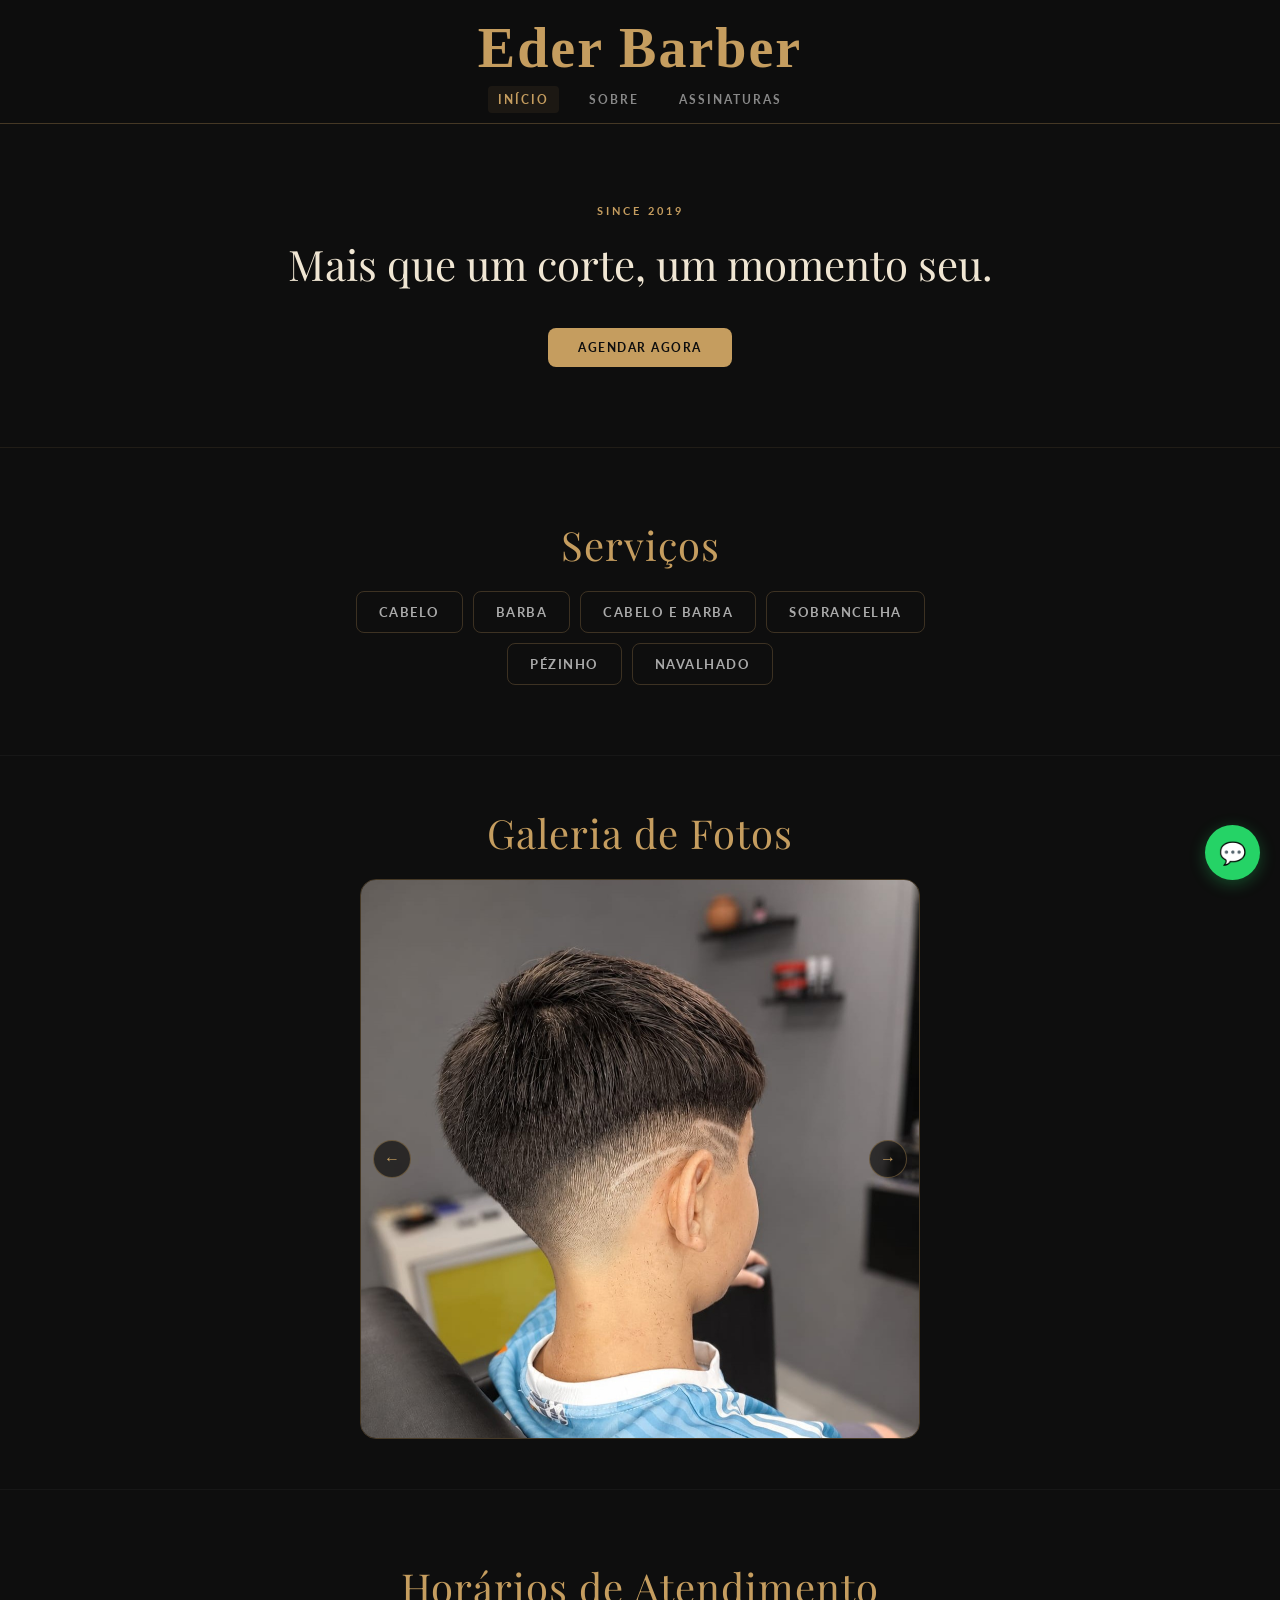
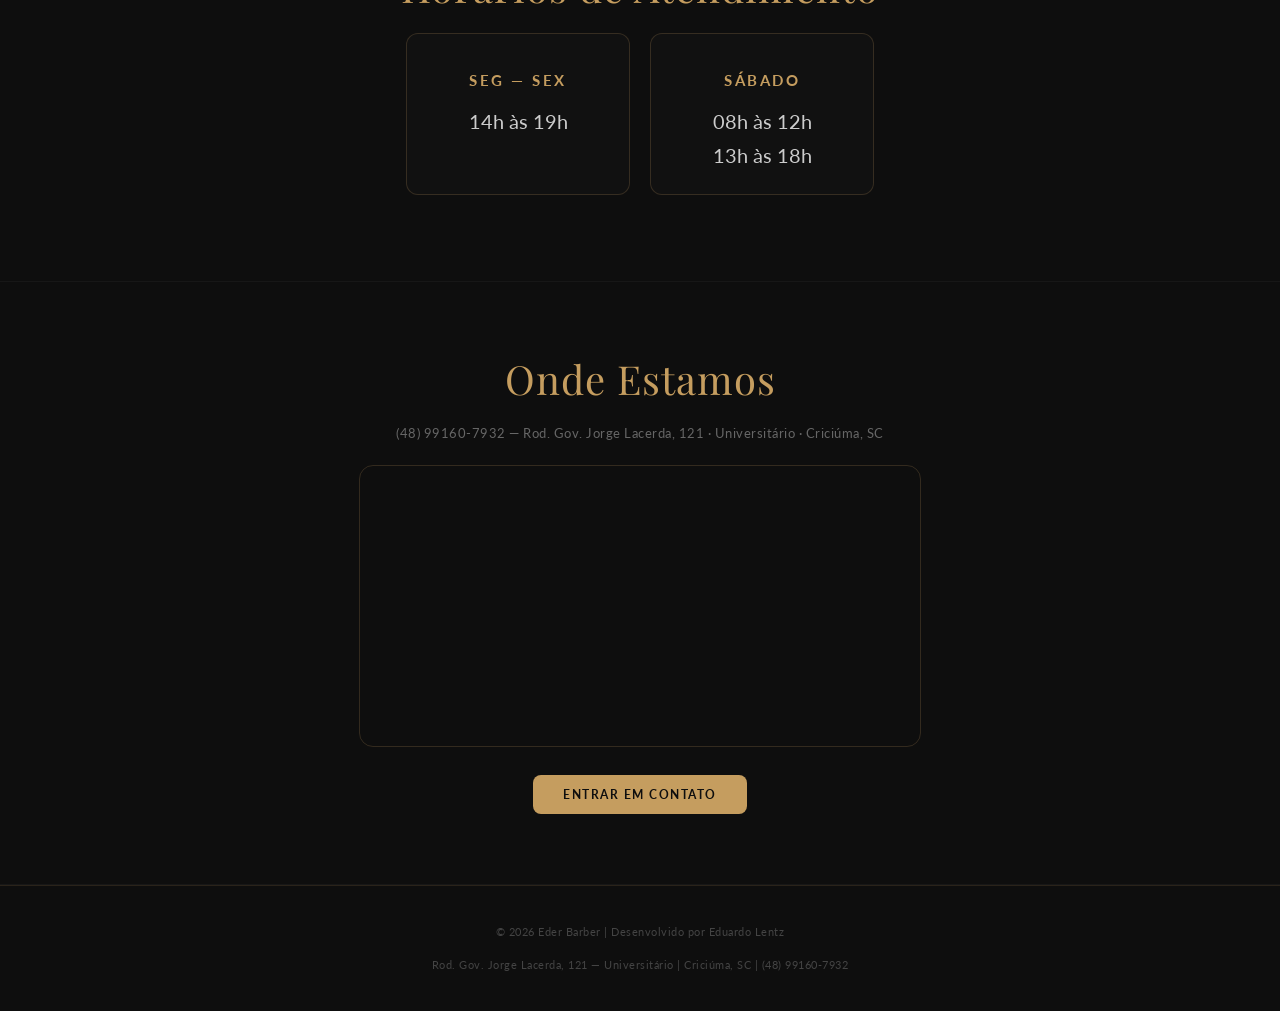
==== index.html @ eb659bab "Add files via upload" ====
<!DOCTYPE html>
<html lang="pt-BR">
  <head>
    <meta charset="UTF-8">
    <meta name="viewport" content="width=device-width, initial-scale=1.0">
    <meta name="creator" content="Eduardo Lentz">
    <meta name="description" content="Site da Barbearia Eder Barber">
    <title>Eder Barber — Inicio</title>
    <link rel="icon" href="imagens/logo.png">
    <link rel="stylesheet" href="css/style.css">
    <link rel="stylesheet" href="css/inicial.css">
    <script src="js/script.js"></script>
  </head>

  <body>
    <header class="menu">
      <h1 class="logo">Eder Barber</h1>
      <nav>
        <a class="navegacao ativo" href="index.html">Início</a>
        <a class="navegacao" href="sobre.html">Sobre</a>
        <a class="navegacao" href="assinaturas.html">Assinaturas</a>
      </nav>
    </header>

    <main>

      <!----- SLOGAN ----->
      <section class="slogan">
        <p class="slogan-tag">SINCE 2019</p>
        <h2 class="slogan-titulo">Mais que um corte, um momento seu.</h2>
        <a href="https://wa.me/554891607932" class="botao" target="_blank">Agendar agora</a>
      </section>


      <!----- SERVIÇOS ----->
      <section class="secao">
        <h2 class="titulos">Serviços</h2>
        <ul class="servicos-grade">
          <li class="servico-item">Cabelo</li>
          <li class="servico-item">Barba</li>
          <li class="servico-item">Cabelo e Barba</li>
          <li class="servico-item">Sobrancelha</li>
          <li class="servico-item">Pézinho</li>
          <li class="servico-item">Navalhado</li>
        </ul>
      </section>

      <!----- CARROSSEL ----->
      <section class="secao-carrossel">
        <h2 class="titulos">Galeria de Fotos</h2>

        <figure class="carrossel-geral">
          <section class="carrossel">
            <button id="btnVoltar" class="carrossel-btn volt" aria-label="Anterior">&#8592;</button>
            <img id="moldura" src="imagens/img1.jpeg" alt="cortes de cabelo">
            <button id="btnAvancar" class="carrossel-btn prox" aria-label="Próximo">&#8594;</button>
          </section>
        </figure>
        
      </section>

      <!----- HORÁRIOS ----->
      <section class="secao">
        <h2 class="titulos">Horários de Atendimento</h2>
        <ul class="horarios-grade">
          <li class="horario-card">
            <p class="dia">Seg — Sex</p>
            <p class="hora">14h às 19h</p>
          </li>
          <li class="horario-card">
            <p class="dia">Sábado</p>
            <p class="hora">08h às 12h</p>
            <p class="hora">13h às 18h</p>
          </li>
        </ul>
      </section>

      <!----- LOCALIZAÇÃO ----->
      <section class="secao">
        <h2 class="titulos">Onde Estamos</h2>
        <p class="endereco-texto">(48) 99160-7932 — Rod. Gov. Jorge Lacerda, 121 · Universitário · Criciúma, SC</p>
        <figure class="mapa-google">
          <iframe
            src="https://www.google.com/maps/embed?pb=!1m18!1m12!1m3!1d3498.3659091024815!2d-49.404304399999994!3d-28.738490199999998!2m3!1f0!2f0!3f0!3m2!1i1024!2i768!4f13.1!3m3!1m2!1s0x952181825b7cf701%3A0xa4164620ea414c7f!2sRod.%20Gov.%20Jorge%20Lacerda%2C%20121%20-%20Universit%C3%A1rio%2C%20Crici%C3%BAma%20-%20SC%2C%2088805-350!5e0!3m2!1spt-BR!2sbr!4v1778441855077!5m2!1spt-BR!2sbr"
            allowfullscreen
             loading="lazy"> <!-- carrega o mapa só na hora que o usuario estiver la -->
          </iframe>
        </figure>
        <a href="https://wa.me/554891607932" class="botao" target="_blank">Entrar em Contato</a>
      </section>
    </main>

    <footer>
      <p>&copy; 2026 Eder Barber | Desenvolvido por Eduardo Lentz</p>
      <p>Rod. Gov. Jorge Lacerda, 121 — Universitário | Criciúma, SC | (48) 99160-7932</p>
    </footer>

    <a href="https://wa.me/554891607932" class="whatsapp" target="_blank">💬</a>

  </body>
</html>
---- css/style.css ----
@import url('https://fonts.googleapis.com/css2?family=Playfair+Display:wght@400;700&family=Lato:wght@300;400;700&display=swap');

html {
  overflow-y: scroll;  /*comando para a barra de rolagem aparecer sempre, pois quando a pagina não ter conteúdo suficiente, os pixels dela desconfigura o site*/
}

body {
  margin: 0;
  font-family: 'Lato', 'Trebuchet MS', sans-serif;
  background-color: #0e0e0e;
  color: #e8e8e8;
}

/* ---------- HEADER ---------- */
.menu {
  text-align: center;
  padding: 16px 20px;
  border-bottom: 1px solid rgba(197, 157, 95, 0.3);
  position: sticky; /* titulo fixo */
  top: 0; /* junto com position: sticky, cabeçalho fica colado no topo da janela */
  background-color: rgba(14, 14, 14, 0.95);
  backdrop-filter: blur(6px); 
  z-index: 100; /* prioridade ao maior z-index que sobrepoem o conteudo */
}

.logo {
  font-family: "Brush Script MT", cursive;
  color: #c59d5f;
  font-size: 56px;
  margin: 0 0 8px 0; /* margem em baixo */
  letter-spacing: 2px; /* espaçamento entre letras */
}

nav {
  gap: 4px; /* entre navegações */
}

.navegacao {
  color: #888;
  margin: 0 8px;
  text-decoration: none;
  font-size: 12px;
  font-weight: 700; /* NEGRITO */
  letter-spacing: 2px; /* espaçamento de 2 pixels entre cada letra */
  text-transform: uppercase; /* transforma todo o texto em maiúsculas */
  padding: 6px 10px; /* cima/baixo = 6, lados = 10 */
  border-radius: 4px; /* borda das navegações */
  transition: color 0.3s, background 0.3s; /* controla o hover */
}

.navegacao:hover,
.navegacao.ativo {
  color: #c59d5f;
  background: rgba(197, 157, 95, 0.08);
}

/* ---------- TÍTULOS DE SEÇÃO ---------- */
.titulos {
  text-align: center;
  color: #c59d5f;
  font-family: 'Playfair Display', serif;
  font-size: 40px;
  font-weight: 400; /* negrito fraco */
  margin: 0 auto 20px;
  letter-spacing: 1px; /* espaçamento de 1 pixel entre cada letra */
}

/* ---------- BOTÃO ---------- */
.botao {
  background-color: #c59d5f;
  color: #0e0e0e;
  padding: 12px 30px; /* DISTANCIA DA ESCRITA */
  border-radius: 8px;
  text-decoration: none;
  font-weight: 700; /* NEGRITO */
  font-size: 12px;
  letter-spacing: 1.5px; /* espaçamento de 1.5 pixel entre cada letra */
  text-transform: uppercase;
  transition: transform 0.25s, box-shadow 0.25s;
  display: inline-block; /* sem ele, o TRANSFORM no HOVER não funciona (por ser link) */
}

.botao:hover {
  transform: scale(1.04); /* ZOOM */
  box-shadow: 0 0 20px rgba(197, 157, 95, 0.35); /* OPACIDADE */
}

/* ---------- WHATSAPP ---------- */
.whatsapp {
  position: fixed;
  bottom: 20px; /* so funciona se haver POSITION, é a distancia de baixo pra cima */
  right: 20px; /* distancia da direita pra esquerda */
  background: #25D366;
  padding: 14px; /* tamanho */
  border-radius: 50%; /* 50/50% largura e altura */
  text-decoration: none;
  font-size: 22px;
  box-shadow: 0 4px 16px rgba(37, 211, 102, 0.3);
  transition: transform 0.25s;
  z-index: 2;
}

.whatsapp:hover {
  transform: scale(1.1);
}

/* ------------ RODAPÉ ------------ */
footer {
  padding: 24px 16px; /* distancia pela escrita das horizontais/verticais */
  font-size: 11px;
  text-align: center;
  border-top: 1px solid rgba(197, 157, 95, 0.15);
  color: #444;
  letter-spacing: 0.5px;
  line-height: 2; /* espaçamento entre linhas */
}
---- css/inicial.css ----
/* ---------- SLOGAN ---------- */
.slogan {
  text-align: center;
  padding: 80px 25px; /* cima/baixo = 80, lados = 25*/
  border-bottom: 1px solid rgba(197, 157, 95, 0.1);
}

.slogan-tag {
  font-size: 11px;
  font-weight: 700; /*NEGRITO*/
  letter-spacing: 3px; /* espaçamento entre letras */
  text-transform: uppercase; /* transforma todo o texto em maiúsculas */
  color: #c59d5f;
  margin: 0 0 20px;
}

.slogan-titulo {
  font-family: 'Playfair Display', serif;
  font-size: 42px;
  font-weight: 400; /*NEGRITO*/
  color: #f0e6d3;
  margin: 0 0 36px; /*Topo, lados e baixo*/
  line-height: 1.3; /* espaçamento entre linhas */
}

/* ---------- SEÇÕES ---------- */
.secao {
  text-align: center;
  padding: 70px 24px; /* distancia pela escrita das horizontais/verticais */
  border-bottom: 1px solid rgba(255, 255, 255, 0.04); /*funciona somente nos serviços e horario de atend. os demais tem outros*/
}

/* ---------- CARROSSEL ---------- */
.secao-carrossel {
  padding: 50px 0;
  border-bottom: 1px solid rgba(255, 255, 255, 0.04); 
}

.carrossel-geral {
  width: 90%;
  max-width: 560px;
  margin: 0 auto; /* auto = centraliza horizontalmente */
  padding: 0; /* alguns navegadores aplicam padding no figure */
}

.carrossel {
  position: relative; /* referência para os botões absolutos */
  border-radius: 16px; /* cantos arredondados */
  overflow: hidden; /* imagem não vaza fora do border-radius */
  border: 1px solid rgba(197, 157, 95, 0.3);
}

#moldura {
  width: 100%; /* ocupa toda a largura do carrossel */
  aspect-ratio: 1 / 1; /* força formato quadrado */
  display: block; /* remove espaço extra abaixo da imagem */
}

.carrossel-btn {
  position: absolute; /* posicionado em relação ao .carrossel */
  top: 50%; /* começa no meio vertical */
  transform: translateY(-50%); /* ajusta pro centro exato */
  background: rgba(14, 14, 14, 0.7);
  border: 1px solid rgba(197, 157, 95, 0.4);
  color: #c59d5f;
  width: 38px; /* arredondar */
  height: 38px; /* arredondar */
  border-radius: 50%; /* arredondar */
  cursor: pointer; /* muda o sensor do mouse pra clique */
  font-size: 16px;
  transition: background 0.3s; /* animação no hover */
  z-index: 2; /* fica acima da imagem */
}

.carrossel-btn.volt { left: 12px; } /* botão na esquerda */
.carrossel-btn.prox { right: 12px; } /* botão na direita */

.carrossel-btn:hover {
  background: rgba(197, 157, 95, 0.2);
}
/* ---------- SERVIÇOS ---------- */
.servicos-grade {
  display: flex; /* itens em linha */
  flex-wrap: wrap; /* quebra de linha */
  justify-content: center;
  gap: 10px;
  list-style: none; /* retira os pontos nos topicos */
  padding: 0; /* remove o espaço padrao q o navegador cria */
  margin: 0 auto; /* AUTO centraliza */
  max-width: 600px; /* limita o tamanho horizontal*/
}

.servico-item {
  border: 1px solid rgba(197, 157, 95, 0.25); /* borda em volta */
  border-radius: 8px;
  padding: 12px 22px; /* V/H */
  font-size: 13px;
  font-weight: 700; /* NEGRITO */
  letter-spacing: 1.5px;
  text-transform: uppercase; /* MAIÚSCULA */
  color: #aaa;
  transition: all 0.3s; /* animação de 0.3s */
}

.servico-item:hover {
  border-color: #c59d5f; /*cor da BORDA no zoom */
  color: #c59d5f; /*cor da LETRA no zoom */
}

/* ---------- HORÁRIOS ---------- */
.horarios-grade {
  display: flex;
  flex-wrap: wrap;
  justify-content: center;
  gap: 20px;
  list-style: none; /* retira os pontos nos topicos */
  padding: 0;
}

.horario-card {
  background: #111;
  border: 1px solid rgba(197, 157, 95, 0.2);
  border-radius: 12px;
  padding: 22px 36px; /* Tamanho V/H */
  min-width: 150px; /* tamanho min */
  transition: border-color 0.3s;
}

.horario-card:hover {
  border-color: rgba(197, 157, 95, 0.6);
}

.horario-card .dia {
  font-size: 15px;
  color: #c59d5f;
  letter-spacing: 2.5px;
  text-transform: uppercase; /* MAIÚSCULA */
  font-weight: 700; /* NEGRITO */
}

.horario-card .hora {
  font-size: 20px;
  color: #ccc;
  margin: 0;
  line-height: 1.7; /* espaçamento entre linhas */
}

/* ---------- LOCALIZAÇÃO ---------- */
.endereco-texto {
  color: #666;
  font-size: 13px;
  margin: 0 auto 24px; /* topo = 0, direita/esquerda = auto, baixo = 24 */
  letter-spacing: 0.5px; /* espaçamento entre letras */
}

.mapa-google {
  width: 90%;
  max-width: 560px; /* horizontal */
  margin: 0 auto 28px; /* AUTO centraliza, baixo = 28px */
  border-radius: 14px;
  overflow: hidden; /* permite q o mapa fique  dentro das configurações */
  border: 1px solid rgba(197, 157, 95, 0.2);
}

.mapa-google iframe {
  display: block; /* evita pequenos espaços indesejados ao redor do iframe */
  width: 100%; /* ocupe 100% da largura do elemento pai */
  height: 280px; /* altura */
  border: 0; /* remove qualquer borda do iframe */
}

/* ---------- MEDIA QUERY ---------- */
@media (max-width: 600px) {
  .slogan-titulo { font-size: 30px; }
  .logo { font-size: 44px; }
  .titulos { font-size: 24px; }
}
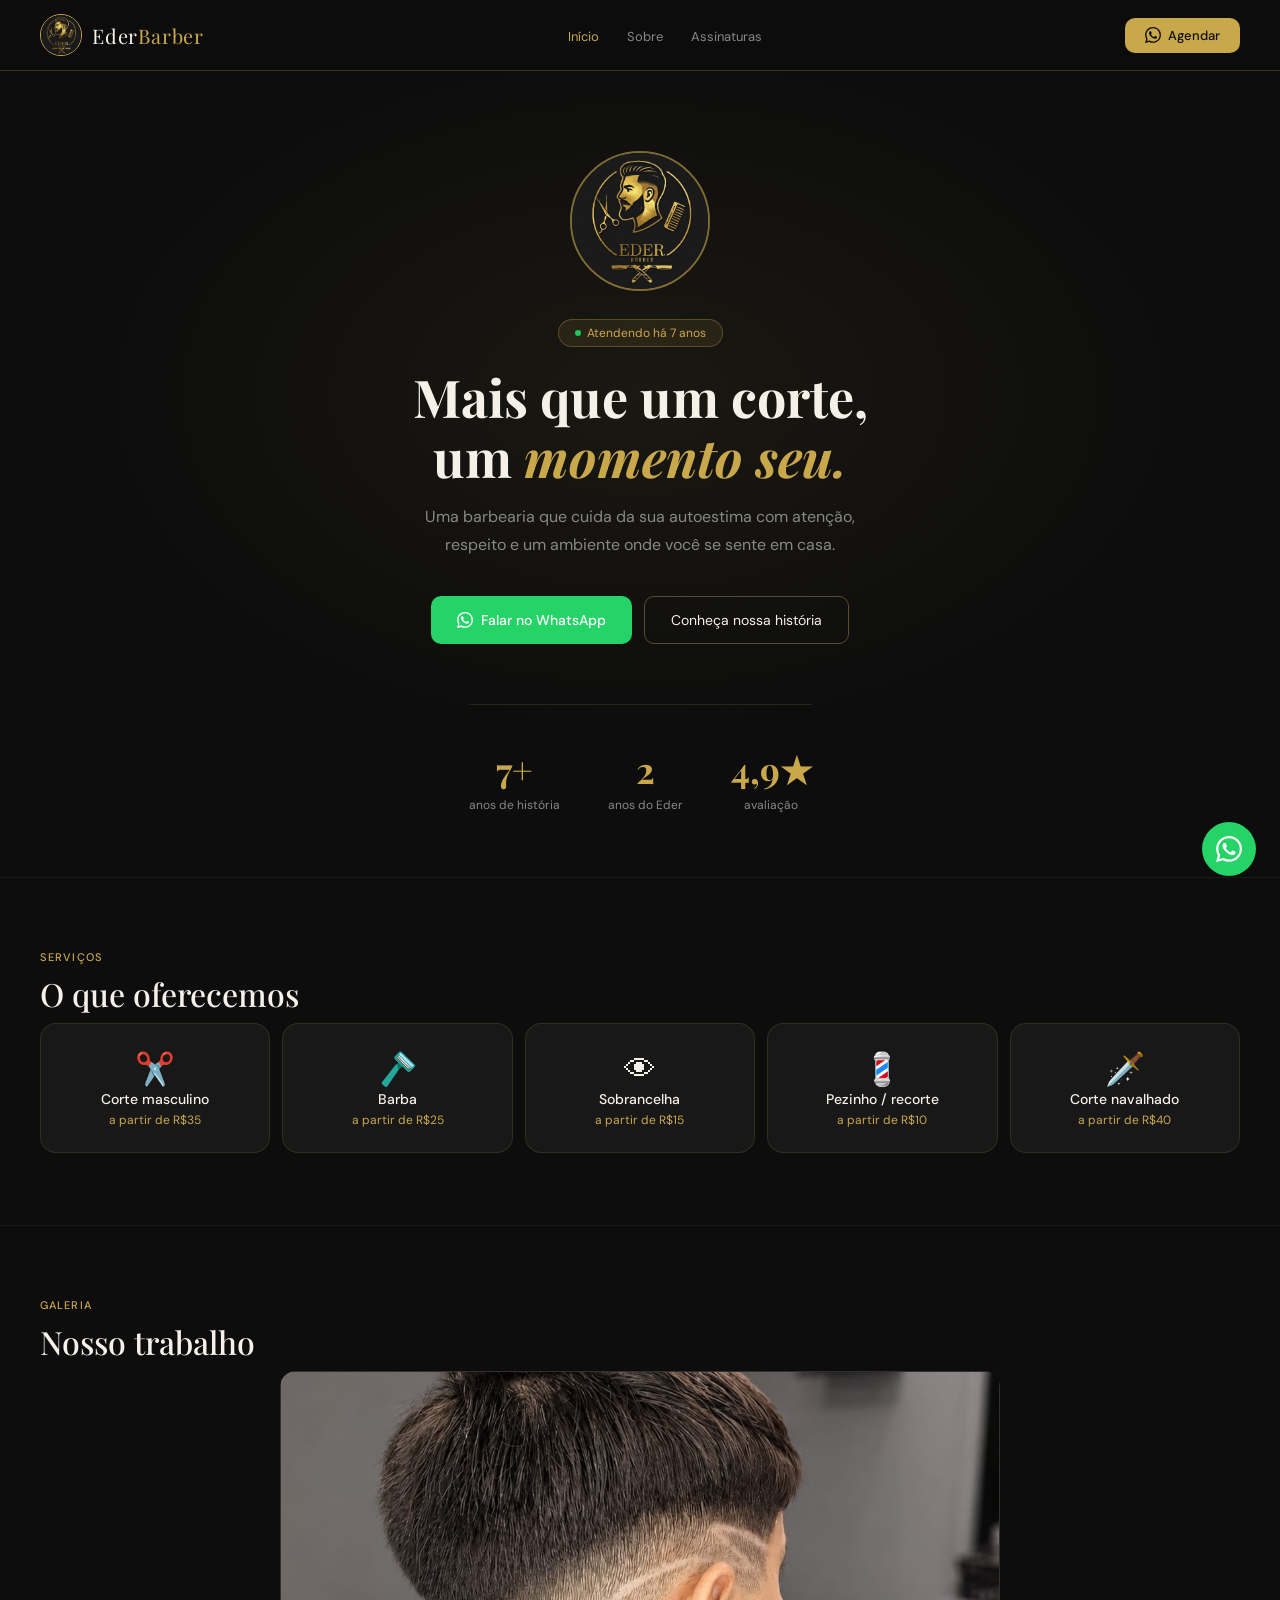
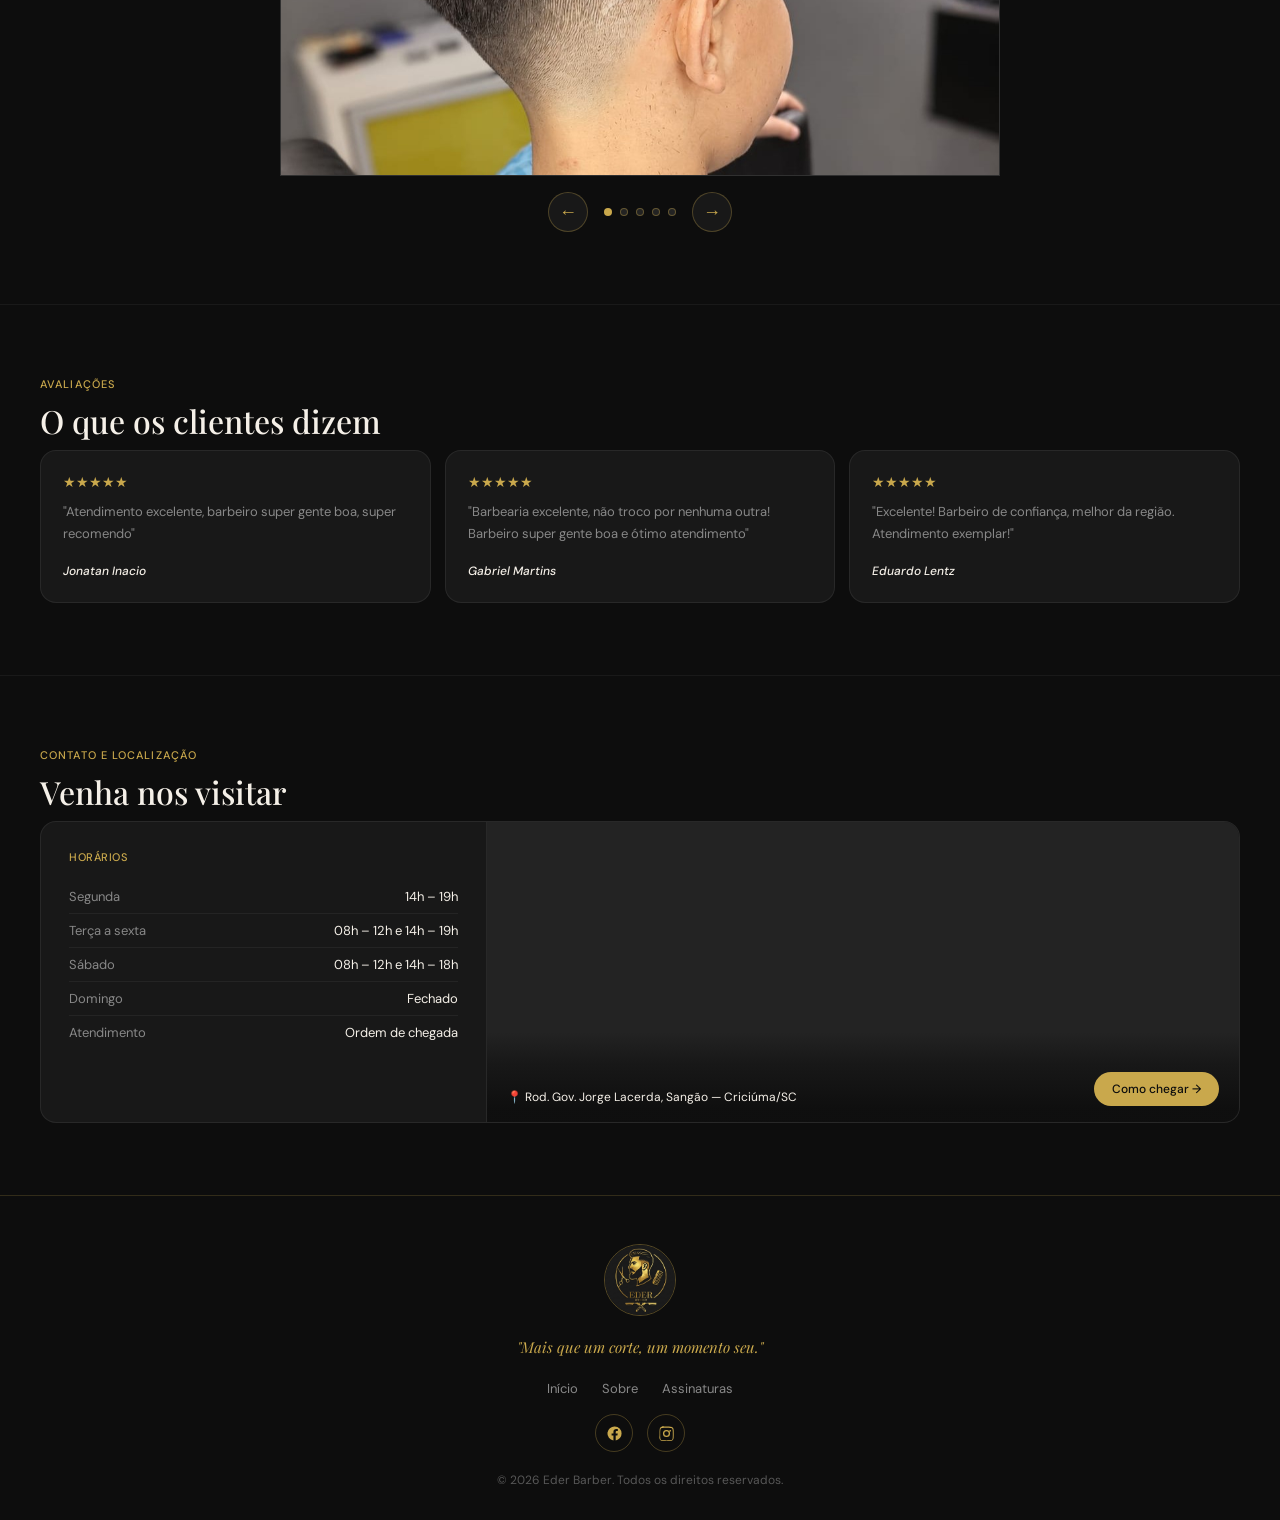
==== commit e94c114d: "Add files via upload" ====
--- a/index.html
+++ b/index.html
@@ -1,101 +1,175 @@
-<!DOCTYPE html>
-<html lang="pt-BR">
-  <head>
-    <meta charset="UTF-8">
-    <meta name="viewport" content="width=device-width, initial-scale=1.0">
-    <meta name="creator" content="Eduardo Lentz">
-    <meta name="description" content="Site da Barbearia Eder Barber">
-    <title>Eder Barber — Inicio</title>
-    <link rel="icon" href="imagens/logo.png">
-    <link rel="stylesheet" href="css/style.css">
-    <link rel="stylesheet" href="css/inicial.css">
-    <script src="js/script.js"></script>
-  </head>
-
-  <body>
-    <header class="menu">
-      <h1 class="logo">Eder Barber</h1>
-      <nav>
-        <a class="navegacao ativo" href="index.html">Início</a>
-        <a class="navegacao" href="sobre.html">Sobre</a>
-        <a class="navegacao" href="assinaturas.html">Assinaturas</a>
-      </nav>
-    </header>
-
-    <main>
-
-      <!----- SLOGAN ----->
-      <section class="slogan">
-        <p class="slogan-tag">SINCE 2019</p>
-        <h2 class="slogan-titulo">Mais que um corte, um momento seu.</h2>
-        <a href="https://wa.me/554891607932" class="botao" target="_blank">Agendar agora</a>
-      </section>
-
-
-      <!----- SERVIÇOS ----->
-      <section class="secao">
-        <h2 class="titulos">Serviços</h2>
-        <ul class="servicos-grade">
-          <li class="servico-item">Cabelo</li>
-          <li class="servico-item">Barba</li>
-          <li class="servico-item">Cabelo e Barba</li>
-          <li class="servico-item">Sobrancelha</li>
-          <li class="servico-item">Pézinho</li>
-          <li class="servico-item">Navalhado</li>
-        </ul>
-      </section>
-
-      <!----- CARROSSEL ----->
-      <section class="secao-carrossel">
-        <h2 class="titulos">Galeria de Fotos</h2>
-
-        <figure class="carrossel-geral">
-          <section class="carrossel">
-            <button id="btnVoltar" class="carrossel-btn volt" aria-label="Anterior">&#8592;</button>
-            <img id="moldura" src="imagens/img1.jpeg" alt="cortes de cabelo">
-            <button id="btnAvancar" class="carrossel-btn prox" aria-label="Próximo">&#8594;</button>
-          </section>
-        </figure>
-        
-      </section>
-
-      <!----- HORÁRIOS ----->
-      <section class="secao">
-        <h2 class="titulos">Horários de Atendimento</h2>
-        <ul class="horarios-grade">
-          <li class="horario-card">
-            <p class="dia">Seg — Sex</p>
-            <p class="hora">14h às 19h</p>
-          </li>
-          <li class="horario-card">
-            <p class="dia">Sábado</p>
-            <p class="hora">08h às 12h</p>
-            <p class="hora">13h às 18h</p>
-          </li>
-        </ul>
-      </section>
-
-      <!----- LOCALIZAÇÃO ----->
-      <section class="secao">
-        <h2 class="titulos">Onde Estamos</h2>
-        <p class="endereco-texto">(48) 99160-7932 — Rod. Gov. Jorge Lacerda, 121 · Universitário · Criciúma, SC</p>
-        <figure class="mapa-google">
-          <iframe
-            src="https://www.google.com/maps/embed?pb=!1m18!1m12!1m3!1d3498.3659091024815!2d-49.404304399999994!3d-28.738490199999998!2m3!1f0!2f0!3f0!3m2!1i1024!2i768!4f13.1!3m3!1m2!1s0x952181825b7cf701%3A0xa4164620ea414c7f!2sRod.%20Gov.%20Jorge%20Lacerda%2C%20121%20-%20Universit%C3%A1rio%2C%20Crici%C3%BAma%20-%20SC%2C%2088805-350!5e0!3m2!1spt-BR!2sbr!4v1778441855077!5m2!1spt-BR!2sbr"
-            allowfullscreen
-             loading="lazy"> <!-- carrega o mapa só na hora que o usuario estiver la -->
-          </iframe>
-        </figure>
-        <a href="https://wa.me/554891607932" class="botao" target="_blank">Entrar em Contato</a>
-      </section>
-    </main>
-
-    <footer>
-      <p>&copy; 2026 Eder Barber | Desenvolvido por Eduardo Lentz</p>
-      <p>Rod. Gov. Jorge Lacerda, 121 — Universitário | Criciúma, SC | (48) 99160-7932</p>
-    </footer>
-
-    <a href="https://wa.me/554891607932" class="whatsapp" target="_blank">💬</a>
-
-  </body>
+<!DOCTYPE html>
+<html lang="pt-BR">
+  <head>
+    <meta charset="UTF-8">
+    <meta name="viewport" content="width=device-width, initial-scale=1.0">
+    <title>Eder Barber</title>
+    <link rel="stylesheet" href="css/style.css">
+    <link rel="stylesheet" href="css/index.css">
+  </head>
+  <body>
+
+    <nav class="nav-principal" role="navigation" aria-label="Menu principal">
+      <a href="index.html" class="nav-logo" aria-label="Eder Barber - Página inicial">
+        <img src="images/logo.png" alt="Logo Eder Barber" class="nav-logo-img">
+        <span class="nav-logo-texto">Eder<em>Barber</em></span>
+      </a>
+      <ul class="nav-links" id="nav-links-mobile">
+        <li><a href="index.html" class="ativo">Início</a></li>
+    <li><a href="sobre.html">Sobre</a></li>
+    <li><a href="assinaturas.html">Assinaturas</a></li>
+
+      </ul>
+      <button class="nav-cta" onclick="abrirWhatsApp()" aria-label="Agendar pelo WhatsApp">
+        <svg class="icone-wa" xmlns="http://www.w3.org/2000/svg" viewBox="0 0 24 24" fill="currentColor" aria-hidden="true"><path d="M17.472 14.382c-.297-.149-1.758-.867-2.03-.967-.273-.099-.471-.148-.67.15-.197.297-.767.966-.94 1.164-.173.199-.347.223-.644.075-.297-.15-1.255-.463-2.39-1.475-.883-.788-1.48-1.761-1.653-2.059-.173-.297-.018-.458.13-.606.134-.133.298-.347.446-.52.149-.174.198-.298.298-.497.099-.198.05-.371-.025-.52-.075-.149-.669-1.612-.916-2.207-.242-.579-.487-.5-.669-.51-.173-.008-.371-.01-.57-.01-.198 0-.52.074-.792.372-.272.297-1.04 1.016-1.04 2.479 0 1.462 1.065 2.875 1.213 3.074.149.198 2.096 3.2 5.077 4.487.709.306 1.262.489 1.694.625.712.227 1.36.195 1.871.118.571-.085 1.758-.719 2.006-1.413.248-.694.248-1.289.173-1.413-.074-.124-.272-.198-.57-.347m-5.421 7.403h-.004a9.87 9.87 0 01-5.031-1.378l-.361-.214-3.741.982.998-3.648-.235-.374a9.86 9.86 0 01-1.51-5.26c.001-5.45 4.436-9.884 9.888-9.884 2.64 0 5.122 1.03 6.988 2.898a9.825 9.825 0 012.893 6.994c-.003 5.45-4.437 9.884-9.885 9.884m8.413-18.297A11.815 11.815 0 0012.05 0C5.495 0 .16 5.335.157 11.892c0 2.096.547 4.142 1.588 5.945L.057 24l6.305-1.654a11.882 11.882 0 005.683 1.448h.005c6.554 0 11.89-5.335 11.893-11.893a11.821 11.821 0 00-3.48-8.413z"/></svg> Agendar
+      </button>
+      <button class="nav-menu-btn" aria-label="Abrir menu" aria-expanded="false" aria-controls="nav-links-mobile">
+        <svg class="icone-menu-aberto" xmlns="http://www.w3.org/2000/svg" viewBox="0 0 24 24" fill="none" stroke="currentColor" stroke-width="2" stroke-linecap="round" aria-hidden="true"><line x1="4" y1="7" x2="20" y2="7"/><line x1="4" y1="12" x2="20" y2="12"/><line x1="4" y1="17" x2="20" y2="17"/></svg>
+        <svg class="icone-menu-fechar" xmlns="http://www.w3.org/2000/svg" viewBox="0 0 24 24" fill="none" stroke="currentColor" stroke-width="2" stroke-linecap="round" aria-hidden="true"><line x1="5" y1="5" x2="19" y2="19"/><line x1="19" y1="5" x2="5" y2="19"/></svg>
+      </button>
+    </nav>
+
+    <main>
+
+      <header class="hero" role="banner">
+        <img src="images/logo.png" alt="Logo Eder Barber" class="hero-logo">
+        <p class="hero-badge" aria-label="Atendendo há 7 anos">
+          <span class="hero-badge-ponto" aria-hidden="true"></span>
+          Atendendo há 7 anos
+        </p>
+        <h1 class="hero-titulo">Mais que um corte,<br>um <em>momento seu.</em></h1>
+        <p class="hero-descricao">Uma barbearia que cuida da sua autoestima com atenção, respeito e um ambiente onde você se sente em casa.</p>
+        <nav class="hero-acoes" aria-label="Ações principais">
+          <button class="btn-wa" onclick="abrirWhatsApp()"><svg class="icone-wa" xmlns="http://www.w3.org/2000/svg" viewBox="0 0 24 24" fill="currentColor" aria-hidden="true"><path d="M17.472 14.382c-.297-.149-1.758-.867-2.03-.967-.273-.099-.471-.148-.67.15-.197.297-.767.966-.94 1.164-.173.199-.347.223-.644.075-.297-.15-1.255-.463-2.39-1.475-.883-.788-1.48-1.761-1.653-2.059-.173-.297-.018-.458.13-.606.134-.133.298-.347.446-.52.149-.174.198-.298.298-.497.099-.198.05-.371-.025-.52-.075-.149-.669-1.612-.916-2.207-.242-.579-.487-.5-.669-.51-.173-.008-.371-.01-.57-.01-.198 0-.52.074-.792.372-.272.297-1.04 1.016-1.04 2.479 0 1.462 1.065 2.875 1.213 3.074.149.198 2.096 3.2 5.077 4.487.709.306 1.262.489 1.694.625.712.227 1.36.195 1.871.118.571-.085 1.758-.719 2.006-1.413.248-.694.248-1.289.173-1.413-.074-.124-.272-.198-.57-.347m-5.421 7.403h-.004a9.87 9.87 0 01-5.031-1.378l-.361-.214-3.741.982.998-3.648-.235-.374a9.86 9.86 0 01-1.51-5.26c.001-5.45 4.436-9.884 9.888-9.884 2.64 0 5.122 1.03 6.988 2.898a9.825 9.825 0 012.893 6.994c-.003 5.45-4.437 9.884-9.885 9.884m8.413-18.297A11.815 11.815 0 0012.05 0C5.495 0 .16 5.335.157 11.892c0 2.096.547 4.142 1.588 5.945L.057 24l6.305-1.654a11.882 11.882 0 005.683 1.448h.005c6.554 0 11.89-5.335 11.893-11.893a11.821 11.821 0 00-3.48-8.413z"/></svg> Falar no WhatsApp</button>
+          <a href="sobre.html" class="btn-contorno">Conheça nossa história</a>
+        </nav>
+        <section class="hero-estatisticas" aria-label="Números da barbearia">
+          <article class="estatistica">
+            <strong class="estatistica-numero">7+</strong>
+            <p class="estatistica-label">anos de história</p>
+          </article>
+          <article class="estatistica">
+            <strong class="estatistica-numero">2</strong>
+            <p class="estatistica-label">anos do Eder</p>
+          </article>
+          <article class="estatistica">
+            <strong class="estatistica-numero">4,9★</strong>
+            <p class="estatistica-label">avaliação</p>
+          </article>
+        </section>
+      </header>
+
+      <section class="secao-servicos" aria-labelledby="titulo-servicos">
+        <p class="secao-tag">Serviços</p>
+        <h2 class="secao-titulo" id="titulo-servicos">O que oferecemos</h2>
+        <span class="divisor-gold" aria-hidden="true"></span>
+        <ul class="grade-servicos" role="list">
+          <li class="card-servico"><span class="servico-icone" aria-hidden="true">✂️</span><h3 class="servico-nome">Corte masculino</h3><p class="servico-preco">a partir de R$35</p></li>
+          <li class="card-servico"><span class="servico-icone" aria-hidden="true">🪒</span><h3 class="servico-nome">Barba</h3><p class="servico-preco">a partir de R$25</p></li>
+          <li class="card-servico"><span class="servico-icone" aria-hidden="true">👁</span><h3 class="servico-nome">Sobrancelha</h3><p class="servico-preco">a partir de R$15</p></li>
+          <li class="card-servico"><span class="servico-icone" aria-hidden="true">💈</span><h3 class="servico-nome">Pezinho / recorte</h3><p class="servico-preco">a partir de R$10</p></li>
+          <li class="card-servico"><span class="servico-icone" aria-hidden="true">🗡️</span><h3 class="servico-nome">Corte navalhado</h3><p class="servico-preco">a partir de R$40</p></li>
+        </ul>
+      </section>
+
+      <section class="secao-galeria" aria-labelledby="titulo-galeria">
+        <p class="secao-tag">Galeria</p>
+        <h2 class="secao-titulo" id="titulo-galeria">Nosso trabalho</h2>
+        <span class="divisor-gold" aria-hidden="true"></span>
+        <figure class="carrossel-wrapper" aria-label="Carrossel de fotos dos cortes">
+          <ul class="carrossel-track" role="list">
+            <li class="carrossel-slide"><img src="images/img1.jpeg" alt="Foto do trabalho da Eder Barber 1" loading="lazy"></li>
+            <li class="carrossel-slide"><img src="images/img2.jpeg" alt="Foto do trabalho da Eder Barber 2" loading="lazy"></li>
+            <li class="carrossel-slide"><img src="images/img3.jpeg" alt="Foto do trabalho da Eder Barber 3" loading="lazy"></li>
+            <li class="carrossel-slide"><img src="images/img4.jpeg" alt="Foto do trabalho da Eder Barber 4" loading="lazy"></li>
+            <li class="carrossel-slide"><img src="images/img5.jpeg" alt="Foto do trabalho da Eder Barber 5" loading="lazy"></li>
+          </ul>
+          <nav class="carrossel-controles" aria-label="Controles do carrossel">
+            <button class="carrossel-btn-antes" aria-label="Foto anterior">&#8592;</button>
+            <ul class="carrossel-pontos" role="list" aria-label="Indicadores de slide">
+              <li class="carrossel-ponto ativo" aria-label="Slide 1"></li>
+              <li class="carrossel-ponto" aria-label="Slide 2"></li>
+              <li class="carrossel-ponto" aria-label="Slide 3"></li>
+              <li class="carrossel-ponto" aria-label="Slide 4"></li>
+              <li class="carrossel-ponto" aria-label="Slide 5"></li>
+            </ul>
+            <button class="carrossel-btn-proximo" aria-label="Próxima foto">&#8594;</button>
+          </nav>
+        </figure>
+      </section>
+
+      <section class="secao-avaliacoes" aria-labelledby="titulo-avaliacoes">
+        <p class="secao-tag">Avaliações</p>
+        <h2 class="secao-titulo" id="titulo-avaliacoes">O que os clientes dizem</h2>
+        <span class="divisor-gold" aria-hidden="true"></span>
+        <ul class="grade-avaliacoes" role="list">
+          <li class="card-avaliacao">
+            <p class="avaliacao-estrelas" aria-label="5 estrelas">★★★★★</p>
+            <blockquote class="avaliacao-texto">"Atendimento excelente, barbeiro super gente boa, super recomendo"</blockquote>
+            <cite class="avaliacao-autor">Jonatan Inacio</cite>
+          </li>
+          <li class="card-avaliacao">
+            <p class="avaliacao-estrelas" aria-label="5 estrelas">★★★★★</p>
+            <blockquote class="avaliacao-texto">"Barbearia excelente, não troco por nenhuma outra! Barbeiro super gente boa e ótimo atendimento"</blockquote>
+            <cite class="avaliacao-autor">Gabriel Martins</cite>
+          </li>
+          <li class="card-avaliacao">
+            <p class="avaliacao-estrelas" aria-label="5 estrelas">★★★★★</p>
+            <blockquote class="avaliacao-texto">"Excelente! Barbeiro de confiança, melhor da região.
+Atendimento exemplar!"</blockquote>
+            <cite class="avaliacao-autor">Eduardo Lentz</cite>
+          </li>
+        </ul>
+      </section>
+
+      <section class="secao-contato" aria-labelledby="titulo-contato">
+        <p class="secao-tag">Contato e localização</p>
+        <h2 class="secao-titulo" id="titulo-contato">Venha nos visitar</h2>
+        <span class="divisor-gold" aria-hidden="true"></span>
+        <article class="painel-localizacao">
+          <div class="painel-localizacao-info">
+            <h3 class="card-info-titulo">Horários</h3>
+            <dl>
+              <article class="info-linha"><dt class="info-linha-label">Segunda</dt><dd>14h – 19h</dd></article>
+              <article class="info-linha"><dt class="info-linha-label">Terça a sexta</dt><dd>08h – 12h e 14h – 19h</dd></article>
+              <article class="info-linha"><dt class="info-linha-label">Sábado</dt><dd>08h – 12h e 14h – 18h</dd></article>
+              <article class="info-linha"><dt class="info-linha-label">Domingo</dt><dd>Fechado</dd></article>
+              <article class="info-linha"><dt class="info-linha-label">Atendimento</dt><dd>Ordem de chegada</dd></article>
+            </dl>
+          </div>
+          <div class="painel-localizacao-mapa">
+            <iframe src="https://www.google.com/maps/embed?pb=!1m16!1m12!1m3!1d7742.011334656299!2d-49.40625481027573!3d-28.738141417577207!2m3!1f0!2f0!3f0!3m2!1i1024!2i768!4f13.1!2m1!1sederbarber!5e0!3m2!1spt-BR!2sbr!4v1783384451373!5m2!1spt-BR!2sbr" loading="lazy" referrerpolicy="strict-origin-when-cross-origin" title="Localização Eder Barber no Google Maps" allowfullscreen></iframe>
+            <div class="mapa-legenda">
+              <p class="mapa-endereco">📍 Rod. Gov. Jorge Lacerda, Sangão — Criciúma/SC</p>
+              <a class="mapa-link" href="https://www.google.com/maps/dir/?api=1&destination=Eder+Barber%2C+Rod.+Gov.+Jorge+Lacerda+-+Sangao%2C+Crici%C3%BAma+-+SC%2C+88805-350" target="_blank" rel="noopener">Como chegar →</a>
+            </div>
+          </div>
+        </article>
+      </section>
+
+    </main>
+
+    <footer class="rodape" role="contentinfo">
+      <img src="images/logo.png" alt="Eder Barber" class="rodape-logo">
+      <p class="rodape-slogan">"Mais que um corte, um momento seu."</p>
+      <nav aria-label="Links do rodapé">
+        <ul class="rodape-links">
+          <li><a href="index.html">Início</a></li>
+          <li><a href="sobre.html">Sobre</a></li>
+          <li><a href="assinaturas.html">Assinaturas</a></li>
+        </ul>
+      </nav>
+      <ul class="rodape-social" role="list" aria-label="Redes sociais">
+    <li><a href="https://www.facebook.com/profile.php?id=61591211396420" target="_blank" rel="noopener" aria-label="Facebook da Eder Barber"><svg xmlns="http://www.w3.org/2000/svg" viewBox="0 0 24 24" fill="currentColor" aria-hidden="true"><path d="M22 12a10 10 0 10-11.5 9.9v-7H7.9V12h2.6V9.8c0-2.6 1.6-4 3.9-4 1.1 0 2.3.2 2.3.2v2.5h-1.3c-1.3 0-1.7.8-1.7 1.6V12h2.9l-.5 2.9h-2.4v7A10 10 0 0022 12z"/></svg></a></li>
+    <li><a href="https://www.instagram.com/_ederbarber_" target="_blank" rel="noopener" aria-label="Instagram da Eder Barber"><svg xmlns="http://www.w3.org/2000/svg" viewBox="0 0 24 24" fill="currentColor" aria-hidden="true"><path d="M12 2.2c3.2 0 3.6 0 4.9.1 1.2.1 2 .2 2.4.4.6.2 1 .5 1.4 1 .4.4.7.8 1 1.4.2.5.3 1.2.4 2.4.1 1.3.1 1.7.1 4.9s0 3.6-.1 4.9c-.1 1.2-.2 2-.4 2.4-.2.6-.5 1-1 1.4-.4.4-.8.7-1.4 1-.5.2-1.2.3-2.4.4-1.3.1-1.7.1-4.9.1s-3.6 0-4.9-.1c-1.2-.1-2-.2-2.4-.4-.6-.2-1-.5-1.4-1-.4-.4-.7-.8-1-1.4-.2-.5-.3-1.2-.4-2.4C2.2 15.6 2.2 15.2 2.2 12s0-3.6.1-4.9c.1-1.2.2-2 .4-2.4.2-.6.5-1 1-1.4.4-.4.8-.7 1.4-1 .5-.2 1.2-.3 2.4-.4C8.4 2.2 8.8 2.2 12 2.2zm0 1.8c-3.1 0-3.5 0-4.7.1-1 .05-1.6.2-2 .3-.5.2-.8.4-1.1.7-.3.3-.5.6-.7 1.1-.1.4-.3 1-.3 2-.1 1.2-.1 1.6-.1 4.7s0 3.5.1 4.7c.05 1 .2 1.6.3 2 .2.5.4.8.7 1.1.3.3.6.5 1.1.7.4.1 1 .3 2 .3 1.2.1 1.6.1 4.7.1s3.5 0 4.7-.1c1-.05 1.6-.2 2-.3.5-.2.8-.4 1.1-.7.3-.3.5-.6.7-1.1.1-.4.3-1 .3-2 .1-1.2.1-1.6.1-4.7s0-3.5-.1-4.7c-.05-1-.2-1.6-.3-2-.2-.5-.4-.8-.7-1.1-.3-.3-.6-.5-1.1-.7-.4-.1-1-.3-2-.3-1.2-.1-1.6-.1-4.7-.1zm0 3a5 5 0 110 10 5 5 0 010-10zm0 1.8a3.2 3.2 0 100 6.4 3.2 3.2 0 000-6.4zm5.2-1.9a1.2 1.2 0 110 2.4 1.2 1.2 0 010-2.4z"/></svg></a></li>
+  </ul>
+  <p class="rodape-copy">© 2026 Eder Barber. Todos os direitos reservados.</p>
+    </footer>
+    <button class="btn-whatsapp-flutuante" onclick="abrirWhatsApp()" aria-label="Falar no WhatsApp">
+      <svg xmlns="http://www.w3.org/2000/svg" viewBox="0 0 24 24" fill="currentColor" aria-hidden="true"><path d="M17.472 14.382c-.297-.149-1.758-.867-2.03-.967-.273-.099-.471-.148-.67.15-.197.297-.767.966-.94 1.164-.173.199-.347.223-.644.075-.297-.15-1.255-.463-2.39-1.475-.883-.788-1.48-1.761-1.653-2.059-.173-.297-.018-.458.13-.606.134-.133.298-.347.446-.52.149-.174.198-.298.298-.497.099-.198.05-.371-.025-.52-.075-.149-.669-1.612-.916-2.207-.242-.579-.487-.5-.669-.51-.173-.008-.371-.01-.57-.01-.198 0-.52.074-.792.372-.272.297-1.04 1.016-1.04 2.479 0 1.462 1.065 2.875 1.213 3.074.149.198 2.096 3.2 5.077 4.487.709.306 1.262.489 1.694.625.712.227 1.36.195 1.871.118.571-.085 1.758-.719 2.006-1.413.248-.694.248-1.289.173-1.413-.074-.124-.272-.198-.57-.347m-5.421 7.403h-.004a9.87 9.87 0 01-5.031-1.378l-.361-.214-3.741.982.998-3.648-.235-.374a9.86 9.86 0 01-1.51-5.26c.001-5.45 4.436-9.884 9.888-9.884 2.64 0 5.122 1.03 6.988 2.898a9.825 9.825 0 012.893 6.994c-.003 5.45-4.437 9.884-9.885 9.884m8.413-18.297A11.815 11.815 0 0012.05 0C5.495 0 .16 5.335.157 11.892c0 2.096.547 4.142 1.588 5.945L.057 24l6.305-1.654a11.882 11.882 0 005.683 1.448h.005c6.554 0 11.89-5.335 11.893-11.893a11.821 11.821 0 00-3.48-8.413z"/></svg>
+    </button>
+
+    <script src="js/main.js"></script>
+    <script src="js/carrossel.js"></script>
+  </body>
 </html>
--- a/css/style.css
+++ b/css/style.css
@@ -1,117 +1,260 @@
-@import url('https://fonts.googleapis.com/css2?family=Playfair+Display:wght@400;700&family=Lato:wght@300;400;700&display=swap');
-
-html {
-  overflow-y: scroll;  /*comando para a barra de rolagem aparecer sempre, pois quando a pagina não ter conteúdo suficiente, os pixels dela desconfigura o site*/
-}
-
-body {
-  margin: 0;
-  font-family: 'Lato', 'Trebuchet MS', sans-serif;
-  background-color: #0e0e0e;
-  color: #e8e8e8;
-}
-
-/* ---------- HEADER ---------- */
-.menu {
-  text-align: center;
-  padding: 16px 20px;
-  border-bottom: 1px solid rgba(197, 157, 95, 0.3);
-  position: sticky; /* titulo fixo */
-  top: 0; /* junto com position: sticky, cabeçalho fica colado no topo da janela */
-  background-color: rgba(14, 14, 14, 0.95);
-  backdrop-filter: blur(6px); 
-  z-index: 100; /* prioridade ao maior z-index que sobrepoem o conteudo */
-}
-
-.logo {
-  font-family: "Brush Script MT", cursive;
-  color: #c59d5f;
-  font-size: 56px;
-  margin: 0 0 8px 0; /* margem em baixo */
-  letter-spacing: 2px; /* espaçamento entre letras */
-}
-
-nav {
-  gap: 4px; /* entre navegações */
-}
-
-.navegacao {
-  color: #888;
-  margin: 0 8px;
-  text-decoration: none;
-  font-size: 12px;
-  font-weight: 700; /* NEGRITO */
-  letter-spacing: 2px; /* espaçamento de 2 pixels entre cada letra */
-  text-transform: uppercase; /* transforma todo o texto em maiúsculas */
-  padding: 6px 10px; /* cima/baixo = 6, lados = 10 */
-  border-radius: 4px; /* borda das navegações */
-  transition: color 0.3s, background 0.3s; /* controla o hover */
-}
-
-.navegacao:hover,
-.navegacao.ativo {
-  color: #c59d5f;
-  background: rgba(197, 157, 95, 0.08);
-}
-
-/* ---------- TÍTULOS DE SEÇÃO ---------- */
-.titulos {
-  text-align: center;
-  color: #c59d5f;
-  font-family: 'Playfair Display', serif;
-  font-size: 40px;
-  font-weight: 400; /* negrito fraco */
-  margin: 0 auto 20px;
-  letter-spacing: 1px; /* espaçamento de 1 pixel entre cada letra */
-}
-
-/* ---------- BOTÃO ---------- */
-.botao {
-  background-color: #c59d5f;
-  color: #0e0e0e;
-  padding: 12px 30px; /* DISTANCIA DA ESCRITA */
-  border-radius: 8px;
-  text-decoration: none;
-  font-weight: 700; /* NEGRITO */
-  font-size: 12px;
-  letter-spacing: 1.5px; /* espaçamento de 1.5 pixel entre cada letra */
-  text-transform: uppercase;
-  transition: transform 0.25s, box-shadow 0.25s;
-  display: inline-block; /* sem ele, o TRANSFORM no HOVER não funciona (por ser link) */
-}
-
-.botao:hover {
-  transform: scale(1.04); /* ZOOM */
-  box-shadow: 0 0 20px rgba(197, 157, 95, 0.35); /* OPACIDADE */
-}
-
-/* ---------- WHATSAPP ---------- */
-.whatsapp {
-  position: fixed;
-  bottom: 20px; /* so funciona se haver POSITION, é a distancia de baixo pra cima */
-  right: 20px; /* distancia da direita pra esquerda */
-  background: #25D366;
-  padding: 14px; /* tamanho */
-  border-radius: 50%; /* 50/50% largura e altura */
-  text-decoration: none;
-  font-size: 22px;
-  box-shadow: 0 4px 16px rgba(37, 211, 102, 0.3);
-  transition: transform 0.25s;
-  z-index: 2;
-}
-
-.whatsapp:hover {
-  transform: scale(1.1);
-}
-
-/* ------------ RODAPÉ ------------ */
-footer {
-  padding: 24px 16px; /* distancia pela escrita das horizontais/verticais */
-  font-size: 11px;
-  text-align: center;
-  border-top: 1px solid rgba(197, 157, 95, 0.15);
-  color: #444;
-  letter-spacing: 0.5px;
-  line-height: 2; /* espaçamento entre linhas */
-}
-
+@import url('https://fonts.googleapis.com/css2?family=Playfair+Display:wght@400;500;700&family=DM+Sans:wght@300;400;500&display=swap');
+
+*, *::before, *::after {
+  margin: 0;
+  padding: 0;
+  box-sizing: border-box;
+}
+
+:root {
+  --gold:       #C9A84C;
+  --gold-light: #F5C842;
+  --dark:       #0D0D0D;
+  --dark2:      #181818;
+  --dark3:      #232323;
+  --muted:      #888888;
+  --light:      #F5F0E8;
+  --radius:     10px;
+  --radius-lg:  16px;
+}
+
+body {
+  font-family: 'DM Sans', sans-serif;
+  background: var(--dark);
+  color: var(--light);
+  min-height: 100vh;
+}
+
+/* ── NAV ── */
+.nav-principal {
+  display: flex;
+  align-items: center;
+  justify-content: space-between;
+  padding: 14px 40px;
+  background: rgba(13,13,13,0.96);
+  border-bottom: 0.5px solid rgba(201,168,76,0.25);
+  position: sticky;
+  top: 0;
+  z-index: 100;
+  backdrop-filter: blur(8px);
+}
+.nav-logo {
+  display: flex;
+  align-items: center;
+  gap: 10px;
+  text-decoration: none;
+}
+.nav-logo-img {
+  width: 42px;
+  height: 42px;
+  border-radius: 50%;
+  object-fit: cover;
+  border: 1.5px solid var(--gold);
+}
+.nav-logo-texto {
+  font-family: 'Playfair Display', serif;
+  font-size: 20px;
+  color: var(--light);
+  letter-spacing: 0.04em;
+}
+.nav-logo-texto em {
+  font-style: normal;
+  color: var(--gold);
+}
+.nav-links {
+  display: flex;
+  gap: 28px;
+  list-style: none;
+}
+.nav-links a {
+  font-size: 13px;
+  color: var(--muted);
+  text-decoration: none;
+  transition: color 0.2s;
+}
+.nav-links a:hover,
+.nav-links a.ativo { color: var(--gold); }
+.nav-cta {
+  display: flex;
+  align-items: center;
+  gap: 7px;
+  background: var(--gold);
+  color: var(--dark);
+  border: none;
+  padding: 9px 20px;
+  border-radius: var(--radius);
+  font-size: 13px;
+  font-weight: 500;
+  cursor: pointer;
+  font-family: 'DM Sans', sans-serif;
+  transition: background 0.2s;
+}
+.nav-cta:hover { background: var(--gold-light); }
+
+/* ── MENU MOBILE ── */
+.nav-menu-btn {
+  display: none;
+  align-items: center;
+  justify-content: center;
+  width: 40px;
+  height: 40px;
+  background: transparent;
+  border: 0.5px solid rgba(201,168,76,0.3);
+  border-radius: 8px;
+  color: var(--gold);
+  cursor: pointer;
+  flex-shrink: 0;
+}
+.nav-menu-btn svg { width: 20px; height: 20px; }
+.icone-menu-fechar { display: none; }
+.nav-menu-btn[aria-expanded="true"] .icone-menu-aberto { display: none; }
+.nav-menu-btn[aria-expanded="true"] .icone-menu-fechar { display: block; }
+
+/* ── RODAPÉ ── */
+.rodape {
+  padding: 48px 40px 32px;
+  border-top: 0.5px solid rgba(201,168,76,0.2);
+  text-align: center;
+}
+.rodape-logo {
+  width: 72px;
+  height: 72px;
+  border-radius: 50%;
+  object-fit: cover;
+  border: 1.5px solid rgba(201,168,76,0.4);
+  margin-bottom: 16px;
+}
+.rodape-slogan {
+  font-style: italic;
+  color: var(--gold);
+  font-size: 15px;
+  margin-bottom: 20px;
+  font-family: 'Playfair Display', serif;
+}
+.rodape-links {
+  display: flex;
+  gap: 24px;
+  justify-content: center;
+  list-style: none;
+  margin-bottom: 16px;
+}
+.rodape-links a {
+  font-size: 13px;
+  color: var(--muted);
+  text-decoration: none;
+}
+.rodape-links a:hover { color: var(--gold); }
+.rodape-copy {
+  font-size: 12px;
+  color: rgba(136,136,136,0.6);
+}
+.rodape-social {
+  display: flex;
+  gap: 14px;
+  justify-content: center;
+  list-style: none;
+  margin-bottom: 20px;
+}
+.rodape-social a {
+  display: flex;
+  align-items: center;
+  justify-content: center;
+  width: 38px;
+  height: 38px;
+  border-radius: 50%;
+  border: 0.5px solid rgba(201,168,76,0.3);
+  color: var(--gold);
+  transition: background 0.2s, color 0.2s;
+}
+.rodape-social a:hover {
+  background: var(--gold);
+  color: var(--dark);
+}
+.rodape-social svg { width: 17px; height: 17px; }
+
+/* ── BOTÃO WHATSAPP FLUTUANTE ── */
+.btn-whatsapp-flutuante {
+  position: fixed;
+  bottom: 24px;
+  right: 24px;
+  background: #25D366;
+  color: white;
+  width: 54px;
+  height: 54px;
+  border-radius: 50%;
+  display: flex;
+  align-items: center;
+  justify-content: center;
+  cursor: pointer;
+  border: none;
+  z-index: 200;
+  transition: background 0.2s;
+}
+.btn-whatsapp-flutuante:hover { background: #1dae52; }
+.btn-whatsapp-flutuante svg { width: 26px; height: 26px; }
+
+/* ── UTILITÁRIOS DE SEÇÃO ── */
+.secao-tag {
+  font-size: 11px;
+  font-weight: 500;
+  letter-spacing: 0.1em;
+  color: var(--gold);
+  text-transform: uppercase;
+  margin-bottom: 8px;
+}
+.secao-titulo {
+  font-family: 'Playfair Display', serif;
+  font-size: 32px;
+  font-weight: 500;
+  color: var(--light);
+  margin-bottom: 8px;
+}
+.secao-sub {
+  font-size: 15px;
+  color: var(--muted);
+  max-width: 480px;
+  line-height: 1.7;
+  margin-bottom: 36px;
+}
+.divisor-gold {
+  width: 48px;
+  height: 2px;
+  background: var(--gold);
+  margin: 0 0 32px;
+}
+
+/* ── ÍCONE WHATSAPP SVG ── */
+.icone-wa { width: 16px; height: 16px; }
+
+@media (max-width: 640px) {
+  .nav-principal { padding: 12px 20px; }
+  .nav-menu-btn { display: flex; }
+  .nav-links {
+    position: absolute;
+    top: 100%;
+    left: 0;
+    right: 0;
+    flex-direction: column;
+    gap: 0;
+    background: rgba(13,13,13,0.98);
+    border-bottom: 0.5px solid rgba(201,168,76,0.25);
+    max-height: 0;
+    overflow: hidden;
+    opacity: 0;
+    padding: 0 20px;
+    transition: max-height 0.25s ease, opacity 0.2s ease, padding 0.25s ease;
+  }
+  .nav-links.aberto {
+    max-height: 320px;
+    opacity: 1;
+    padding: 8px 20px 16px;
+  }
+  .nav-links li { border-bottom: 0.5px solid rgba(255,255,255,0.06); }
+  .nav-links li:last-child { border-bottom: none; }
+  .nav-links a {
+    display: block;
+    padding: 14px 4px;
+    font-size: 14px;
+  }
+  .rodape { padding: 36px 20px 24px; }
+}
--- a/css/index.css
+++ b/css/index.css
@@ -0,0 +1,345 @@
+@keyframes surgir {
+  from { opacity: 0; transform: translateY(18px); }
+  to   { opacity: 1; transform: translateY(0); }
+}
+
+/* ── HERO ── */
+.hero {
+  min-height: 88vh;
+  display: flex;
+  flex-direction: column;
+  align-items: center;
+  justify-content: center;
+  text-align: center;
+  padding: 80px 24px 64px;
+  position: relative;
+  overflow: hidden;
+}
+.hero::before {
+  content: '';
+  position: absolute;
+  inset: 0;
+  background: radial-gradient(ellipse 60% 60% at 50% 40%, rgba(201,168,76,0.07) 0%, transparent 70%);
+  pointer-events: none;
+}
+.hero-logo {
+  width: 140px;
+  height: 140px;
+  border-radius: 50%;
+  object-fit: cover;
+  border: 2px solid rgba(201,168,76,0.6);
+  margin-bottom: 28px;
+  animation: surgir 0.8s ease both;
+}
+.hero-badge {
+  display: inline-flex;
+  align-items: center;
+  gap: 6px;
+  background: rgba(201,168,76,0.1);
+  border: 0.5px solid rgba(201,168,76,0.3);
+  border-radius: 20px;
+  padding: 5px 16px;
+  font-size: 12px;
+  color: var(--gold);
+  margin-bottom: 20px;
+  animation: surgir 0.8s 0.1s ease both;
+}
+.hero-badge-ponto {
+  width: 6px;
+  height: 6px;
+  border-radius: 50%;
+  background: #22c55e;
+}
+.hero-titulo {
+  font-family: 'Playfair Display', serif;
+  font-size: 52px;
+  font-weight: 700;
+  line-height: 1.15;
+  color: var(--light);
+  max-width: 600px;
+  margin-bottom: 16px;
+  animation: surgir 0.8s 0.2s ease both;
+}
+.hero-titulo em {
+  font-style: italic;
+  color: var(--gold);
+}
+.hero-descricao {
+  font-size: 16px;
+  color: var(--muted);
+  max-width: 440px;
+  line-height: 1.8;
+  margin-bottom: 36px;
+  animation: surgir 0.8s 0.3s ease both;
+}
+.hero-acoes {
+  display: flex;
+  gap: 12px;
+  flex-wrap: wrap;
+  justify-content: center;
+  animation: surgir 0.8s 0.4s ease both;
+}
+.btn-wa {
+  display: inline-flex;
+  align-items: center;
+  gap: 8px;
+  background: #25D366;
+  color: #fff;
+  border: none;
+  padding: 14px 26px;
+  border-radius: var(--radius);
+  font-size: 14px;
+  font-weight: 500;
+  cursor: pointer;
+  font-family: 'DM Sans', sans-serif;
+  text-decoration: none;
+  transition: background 0.2s;
+}
+.btn-wa:hover { background: #1dae52; }
+.btn-contorno {
+  display: inline-flex;
+  align-items: center;
+  gap: 8px;
+  background: transparent;
+  color: var(--light);
+  border: 0.5px solid rgba(201,168,76,0.4);
+  padding: 14px 26px;
+  border-radius: var(--radius);
+  font-size: 14px;
+  cursor: pointer;
+  font-family: 'DM Sans', sans-serif;
+  text-decoration: none;
+  transition: background 0.2s, border-color 0.2s;
+}
+.btn-contorno:hover {
+  background: rgba(201,168,76,0.08);
+  border-color: var(--gold);
+}
+.hero-estatisticas {
+  display: flex;
+  gap: 48px;
+  margin-top: 60px;
+  padding-top: 40px;
+  border-top: 0.5px solid rgba(201,168,76,0.15);
+  animation: surgir 0.8s 0.5s ease both;
+}
+.estatistica { text-align: center; }
+.estatistica-numero {
+  font-family: 'Playfair Display', serif;
+  font-size: 36px;
+  font-weight: 700;
+  color: var(--gold);
+}
+.estatistica-label {
+  font-size: 12px;
+  color: var(--muted);
+  margin-top: 4px;
+}
+
+/* ── SEÇÕES ── */
+.secao-servicos,
+.secao-galeria,
+.secao-avaliacoes,
+.secao-contato {
+  padding: 72px 40px;
+  border-top: 0.5px solid rgba(255,255,255,0.05);
+}
+
+/* ── SERVIÇOS ── */
+.grade-servicos {
+  display: grid;
+  grid-template-columns: repeat(auto-fit, minmax(150px, 1fr));
+  gap: 12px;
+}
+.card-servico {
+  background: var(--dark2);
+  border: 0.5px solid rgba(201,168,76,0.15);
+  border-radius: var(--radius-lg);
+  padding: 24px 16px;
+  text-align: center;
+  transition: border-color 0.2s, transform 0.2s;
+  cursor: default;
+  list-style: none;
+}
+.card-servico:hover {
+  border-color: var(--gold);
+  transform: translateY(-2px);
+}
+.servico-icone { font-size: 32px; margin-bottom: 12px; }
+.servico-nome  { font-size: 14px; font-weight: 500; color: var(--light); margin-bottom: 4px; }
+.servico-preco { font-size: 12px; color: var(--gold); }
+
+/* ── CARROSSEL ── */
+.carrossel-wrapper {
+  position: relative;
+  overflow: hidden;
+  border-radius: var(--radius-lg);
+  max-width: 720px;
+  margin: 0 auto;
+}
+.carrossel-track {
+  display: flex;
+  transition: transform 0.5s ease;
+}
+.carrossel-slide {
+  min-width: 100%;
+  aspect-ratio: 16/9;
+  background: var(--dark3);
+  border: 0.5px solid rgba(255,255,255,0.06);
+  overflow: hidden;
+}
+.carrossel-slide img {
+  width: 100%;
+  height: 100%;
+  object-fit: cover;
+  display: block;
+}
+.carrossel-controles {
+  display: flex;
+  align-items: center;
+  justify-content: center;
+  gap: 16px;
+  margin-top: 16px;
+}
+.carrossel-btn-antes,
+.carrossel-btn-proximo {
+  background: var(--dark2);
+  border: 0.5px solid rgba(201,168,76,0.3);
+  color: var(--gold);
+  width: 40px;
+  height: 40px;
+  border-radius: 50%;
+  font-size: 18px;
+  cursor: pointer;
+  display: flex;
+  align-items: center;
+  justify-content: center;
+  transition: background 0.2s;
+}
+.carrossel-btn-antes:hover,
+.carrossel-btn-proximo:hover { background: rgba(201,168,76,0.12); }
+.carrossel-pontos {
+  display: flex;
+  gap: 8px;
+  list-style: none;
+}
+.carrossel-ponto {
+  width: 8px;
+  height: 8px;
+  border-radius: 50%;
+  background: var(--dark3);
+  border: 0.5px solid rgba(201,168,76,0.4);
+  cursor: pointer;
+  transition: background 0.2s;
+}
+.carrossel-ponto.ativo { background: var(--gold); }
+
+/* ── AVALIAÇÕES ── */
+.grade-avaliacoes {
+  display: grid;
+  grid-template-columns: repeat(auto-fit, minmax(220px, 1fr));
+  gap: 14px;
+}
+.card-avaliacao {
+  background: var(--dark2);
+  border: 0.5px solid rgba(255,255,255,0.07);
+  border-radius: var(--radius-lg);
+  padding: 22px;
+  list-style: none;
+}
+.avaliacao-estrelas { color: var(--gold); font-size: 14px; margin-bottom: 10px; }
+.avaliacao-texto    { font-size: 13px; color: var(--muted); line-height: 1.7; margin-bottom: 14px; }
+.avaliacao-autor    { font-size: 12px; font-weight: 500; color: var(--light); }
+
+/* ── CONTATO ── */
+.painel-localizacao {
+  display: flex;
+  flex-wrap: wrap;
+  background: var(--dark2);
+  border: 0.5px solid rgba(255,255,255,0.07);
+  border-radius: var(--radius-lg);
+  overflow: hidden;
+}
+.painel-localizacao-info {
+  flex: 1 1 260px;
+  padding: 28px;
+}
+.painel-localizacao-mapa {
+  flex: 2 1 380px;
+  position: relative;
+  min-height: 300px;
+  background: var(--dark3);
+}
+.painel-localizacao-mapa iframe {
+  position: absolute;
+  inset: 0;
+  width: 100%;
+  height: 100%;
+  border: 0;
+  filter: grayscale(0.25) contrast(1.05);
+}
+.mapa-legenda {
+  position: absolute;
+  left: 0;
+  right: 0;
+  bottom: 0;
+  background: linear-gradient(0deg, rgba(13,13,13,0.92) 15%, rgba(13,13,13,0.5) 65%, transparent 100%);
+  padding: 40px 20px 16px;
+  display: flex;
+  align-items: flex-end;
+  justify-content: space-between;
+  gap: 14px;
+}
+.mapa-endereco {
+  font-size: 12px;
+  color: var(--light);
+  line-height: 1.5;
+  max-width: 60%;
+}
+.mapa-link {
+  flex-shrink: 0;
+  font-size: 12px;
+  font-weight: 500;
+  color: var(--dark);
+  background: var(--gold);
+  padding: 9px 18px;
+  border-radius: 20px;
+  white-space: nowrap;
+  text-decoration: none;
+  transition: background 0.2s;
+}
+.mapa-link:hover { background: var(--gold-light); }
+
+@media (min-width: 641px) {
+  .painel-localizacao-info {
+    border-right: 0.5px solid rgba(255,255,255,0.07);
+  }
+}
+.card-info-titulo {
+  font-size: 11px;
+  font-weight: 500;
+  color: var(--gold);
+  margin-bottom: 16px;
+  letter-spacing: 0.05em;
+  text-transform: uppercase;
+}
+.info-linha {
+  display: flex;
+  justify-content: space-between;
+  padding: 8px 0;
+  border-bottom: 0.5px solid rgba(255,255,255,0.05);
+  font-size: 13px;
+}
+.info-linha:last-child { border: none; }
+.info-linha-label { color: var(--muted); }
+
+@media (max-width: 640px) {
+  .secao-servicos,
+  .secao-galeria,
+  .secao-avaliacoes,
+  .secao-contato { padding: 48px 20px; }
+  .hero-titulo { font-size: 34px; }
+  .hero-estatisticas { gap: 28px; }
+  .painel-localizacao-mapa { min-height: 220px; }
+  .painel-localizacao-info { padding: 22px; }
+}
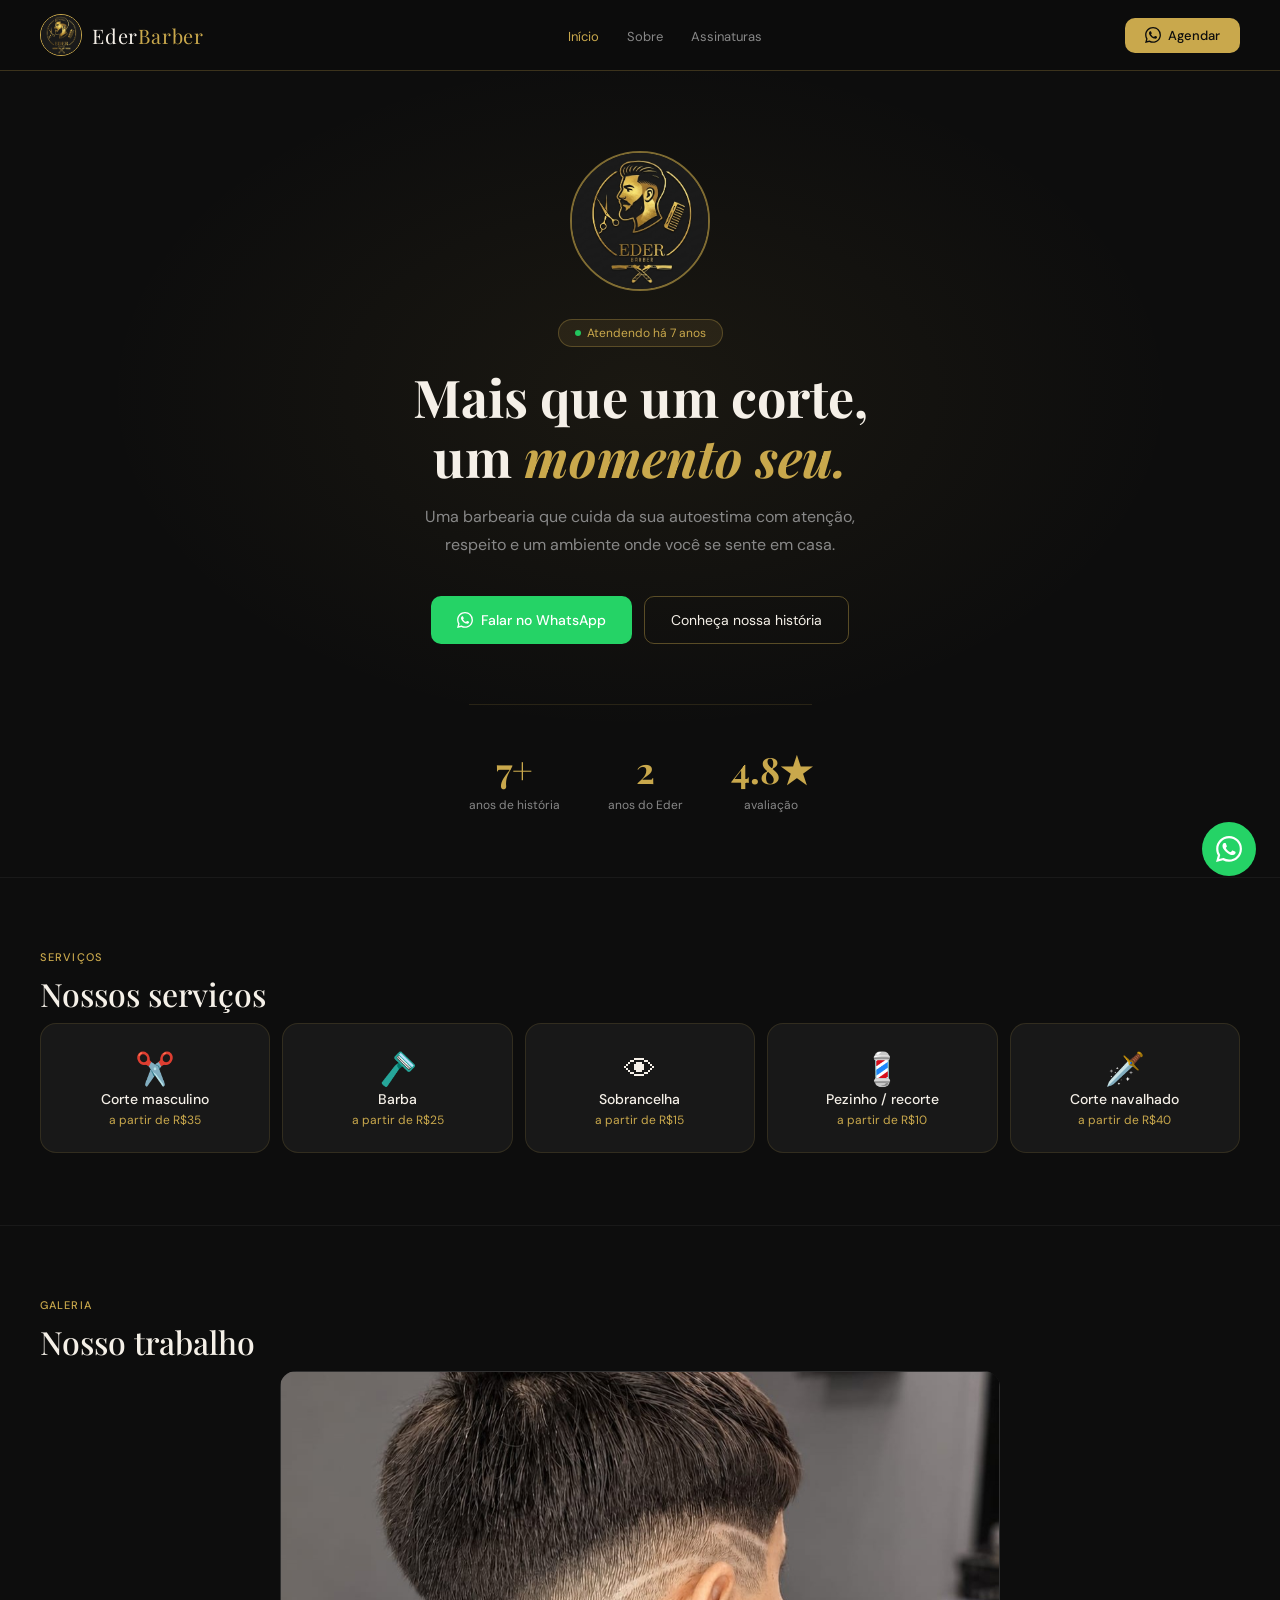
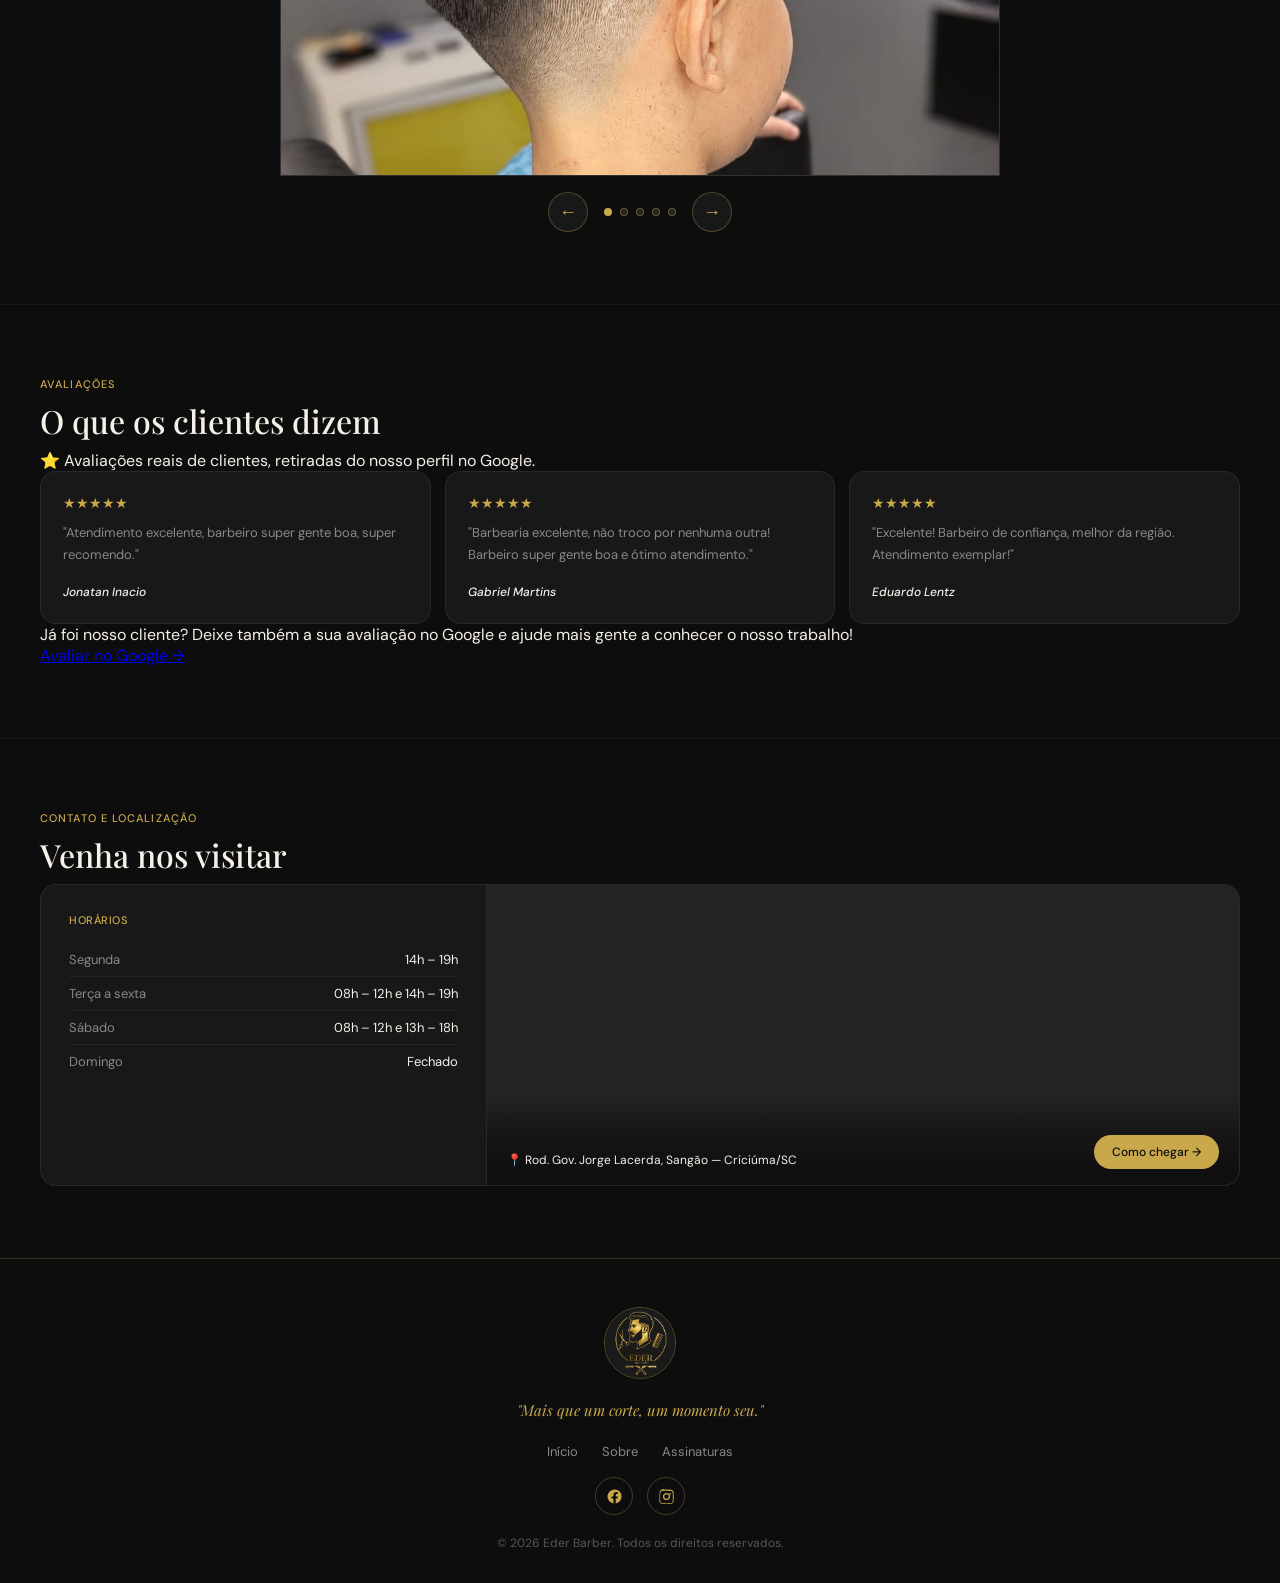
==== commit 7076fe75: "Update index.html" ====
--- a/index.html
+++ b/index.html
@@ -53,7 +53,7 @@
             <p class="estatistica-label">anos do Eder</p>
           </article>
           <article class="estatistica">
-            <strong class="estatistica-numero">4,9★</strong>
+            <strong class="estatistica-numero">4.8★</strong>
             <p class="estatistica-label">avaliação</p>
           </article>
         </section>
@@ -61,7 +61,7 @@
 
       <section class="secao-servicos" aria-labelledby="titulo-servicos">
         <p class="secao-tag">Serviços</p>
-        <h2 class="secao-titulo" id="titulo-servicos">O que oferecemos</h2>
+        <h2 class="secao-titulo" id="titulo-servicos">Nossos serviços</h2>
         <span class="divisor-gold" aria-hidden="true"></span>
         <ul class="grade-servicos" role="list">
           <li class="card-servico"><span class="servico-icone" aria-hidden="true">✂️</span><h3 class="servico-nome">Corte masculino</h3><p class="servico-preco">a partir de R$35</p></li>
@@ -102,24 +102,28 @@
         <p class="secao-tag">Avaliações</p>
         <h2 class="secao-titulo" id="titulo-avaliacoes">O que os clientes dizem</h2>
         <span class="divisor-gold" aria-hidden="true"></span>
+        <p class="avaliacoes-fonte">⭐ Avaliações reais de clientes, retiradas do nosso perfil no Google.</p>
         <ul class="grade-avaliacoes" role="list">
           <li class="card-avaliacao">
             <p class="avaliacao-estrelas" aria-label="5 estrelas">★★★★★</p>
-            <blockquote class="avaliacao-texto">"Atendimento excelente, barbeiro super gente boa, super recomendo"</blockquote>
+            <blockquote class="avaliacao-texto">"Atendimento excelente, barbeiro super gente boa, super recomendo."</blockquote>
             <cite class="avaliacao-autor">Jonatan Inacio</cite>
           </li>
           <li class="card-avaliacao">
             <p class="avaliacao-estrelas" aria-label="5 estrelas">★★★★★</p>
-            <blockquote class="avaliacao-texto">"Barbearia excelente, não troco por nenhuma outra! Barbeiro super gente boa e ótimo atendimento"</blockquote>
+            <blockquote class="avaliacao-texto">"Barbearia excelente, não troco por nenhuma outra! Barbeiro super gente boa e ótimo atendimento."</blockquote>
             <cite class="avaliacao-autor">Gabriel Martins</cite>
           </li>
           <li class="card-avaliacao">
             <p class="avaliacao-estrelas" aria-label="5 estrelas">★★★★★</p>
-            <blockquote class="avaliacao-texto">"Excelente! Barbeiro de confiança, melhor da região.
-Atendimento exemplar!"</blockquote>
+            <blockquote class="avaliacao-texto">"Excelente! Barbeiro de confiança, melhor da região. Atendimento exemplar!"</blockquote>
             <cite class="avaliacao-autor">Eduardo Lentz</cite>
           </li>
         </ul>
+        <article class="avaliacoes-cta">
+          <p>Já foi nosso cliente? Deixe também a sua avaliação no Google e ajude mais gente a conhecer o nosso trabalho!</p>
+          <a class="avaliacoes-cta-btn" href="https://www.google.com/maps?cid=12259056677445348781" target="_blank" rel="noopener">Avaliar no Google →</a>
+        </article>
       </section>
 
       <section class="secao-contato" aria-labelledby="titulo-contato">
@@ -132,13 +136,12 @@
             <dl>
               <article class="info-linha"><dt class="info-linha-label">Segunda</dt><dd>14h – 19h</dd></article>
               <article class="info-linha"><dt class="info-linha-label">Terça a sexta</dt><dd>08h – 12h e 14h – 19h</dd></article>
-              <article class="info-linha"><dt class="info-linha-label">Sábado</dt><dd>08h – 12h e 14h – 18h</dd></article>
+              <article class="info-linha"><dt class="info-linha-label">Sábado</dt><dd>08h – 12h e 13h – 18h</dd></article>
               <article class="info-linha"><dt class="info-linha-label">Domingo</dt><dd>Fechado</dd></article>
-              <article class="info-linha"><dt class="info-linha-label">Atendimento</dt><dd>Ordem de chegada</dd></article>
             </dl>
           </div>
           <div class="painel-localizacao-mapa">
-            <iframe src="https://www.google.com/maps/embed?pb=!1m16!1m12!1m3!1d7742.011334656299!2d-49.40625481027573!3d-28.738141417577207!2m3!1f0!2f0!3f0!3m2!1i1024!2i768!4f13.1!2m1!1sederbarber!5e0!3m2!1spt-BR!2sbr!4v1783384451373!5m2!1spt-BR!2sbr" loading="lazy" referrerpolicy="strict-origin-when-cross-origin" title="Localização Eder Barber no Google Maps" allowfullscreen></iframe>
+            <iframe src="https://www.google.com/maps/embed?pb=!1m18!1m12!1m3!1d6996.729234134759!2d-49.408916057107284!3d-28.73852878936951!2m3!1f0!2f0!3f0!3m2!1i1024!2i768!4f13.1!3m3!1m2!1s0x952181df7898734d%3A0xaa20eb18cc82adad!2sEder%20Barber!5e0!3m2!1spt-BR!2sbr!4v1783719248578!5m2!1spt-BR!2sbr" loading="lazy" referrerpolicy="strict-origin-when-cross-origin" title="Localização Eder Barber no Google Maps" allowfullscreen></iframe>
             <div class="mapa-legenda">
               <p class="mapa-endereco">📍 Rod. Gov. Jorge Lacerda, Sangão — Criciúma/SC</p>
               <a class="mapa-link" href="https://www.google.com/maps/dir/?api=1&destination=Eder+Barber%2C+Rod.+Gov.+Jorge+Lacerda+-+Sangao%2C+Crici%C3%BAma+-+SC%2C+88805-350" target="_blank" rel="noopener">Como chegar →</a>
@@ -172,4 +175,4 @@
     <script src="js/main.js"></script>
     <script src="js/carrossel.js"></script>
   </body>
-</html>+</html>
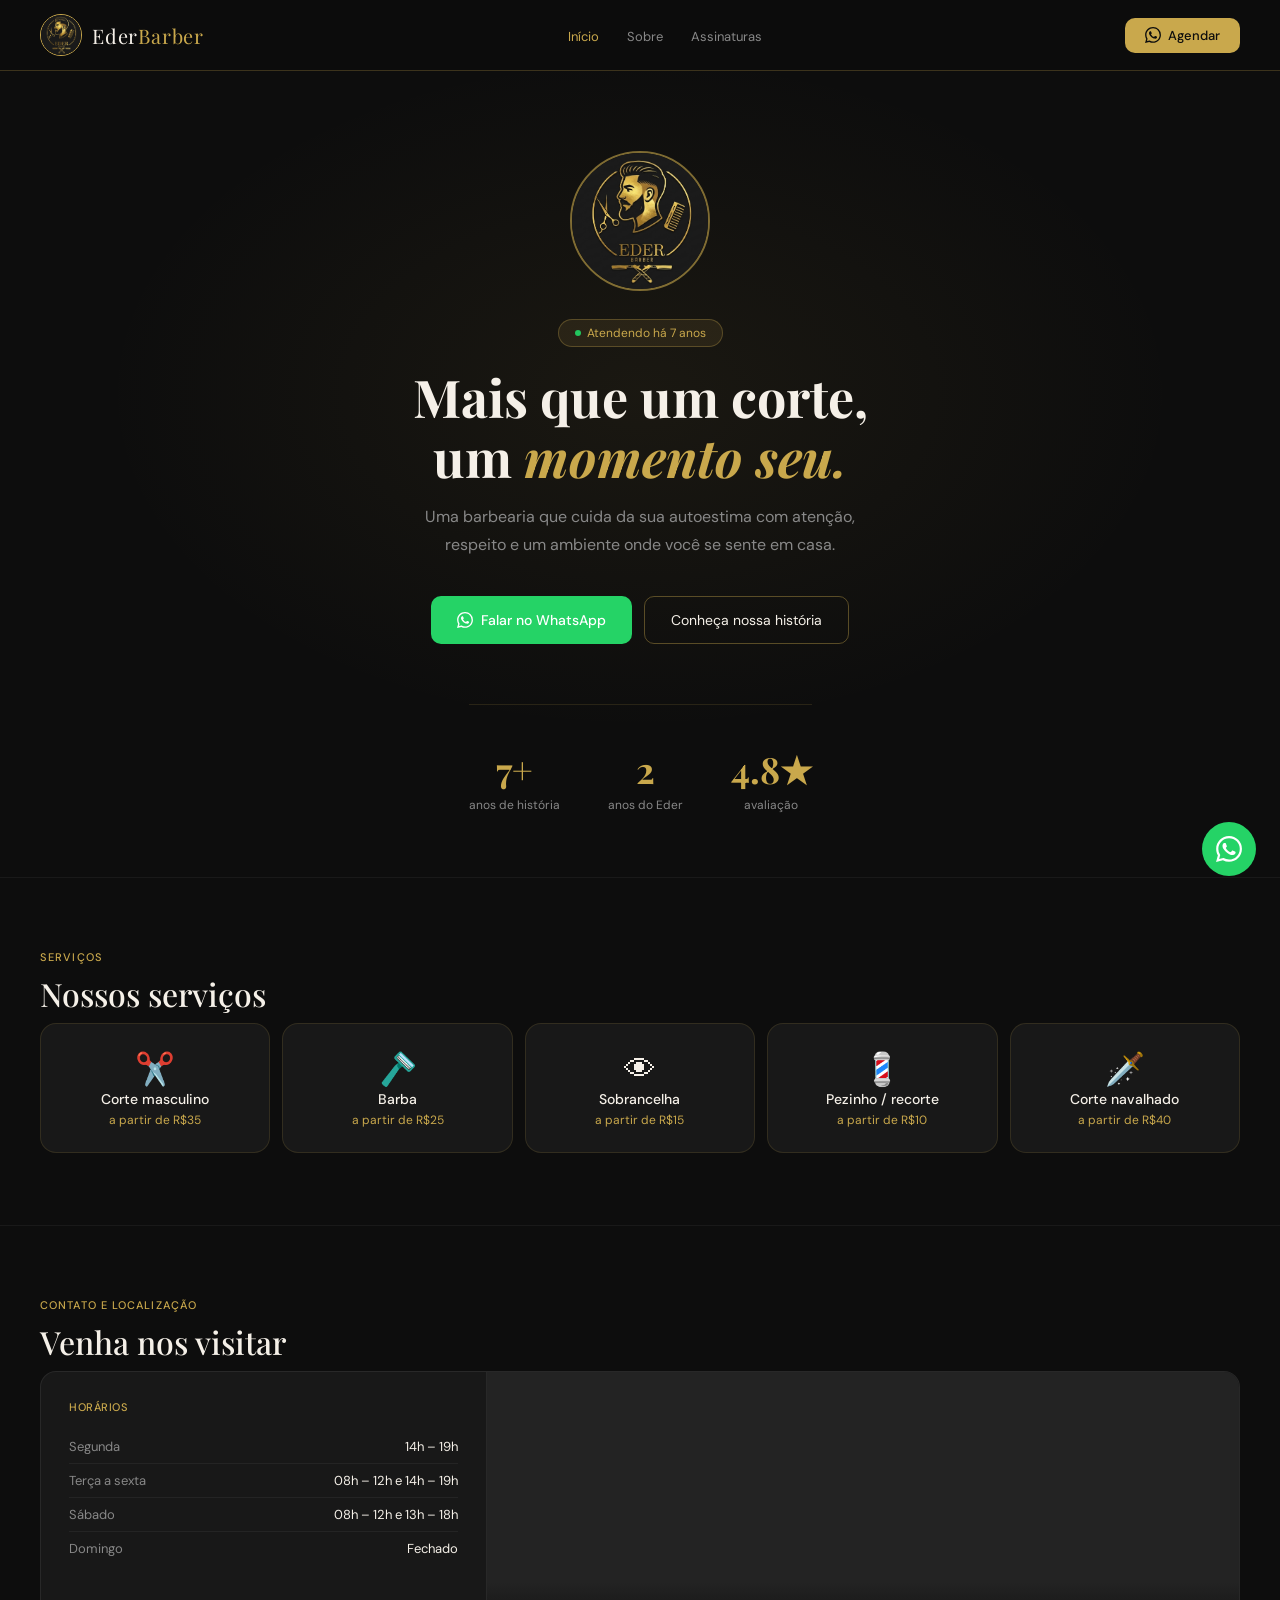
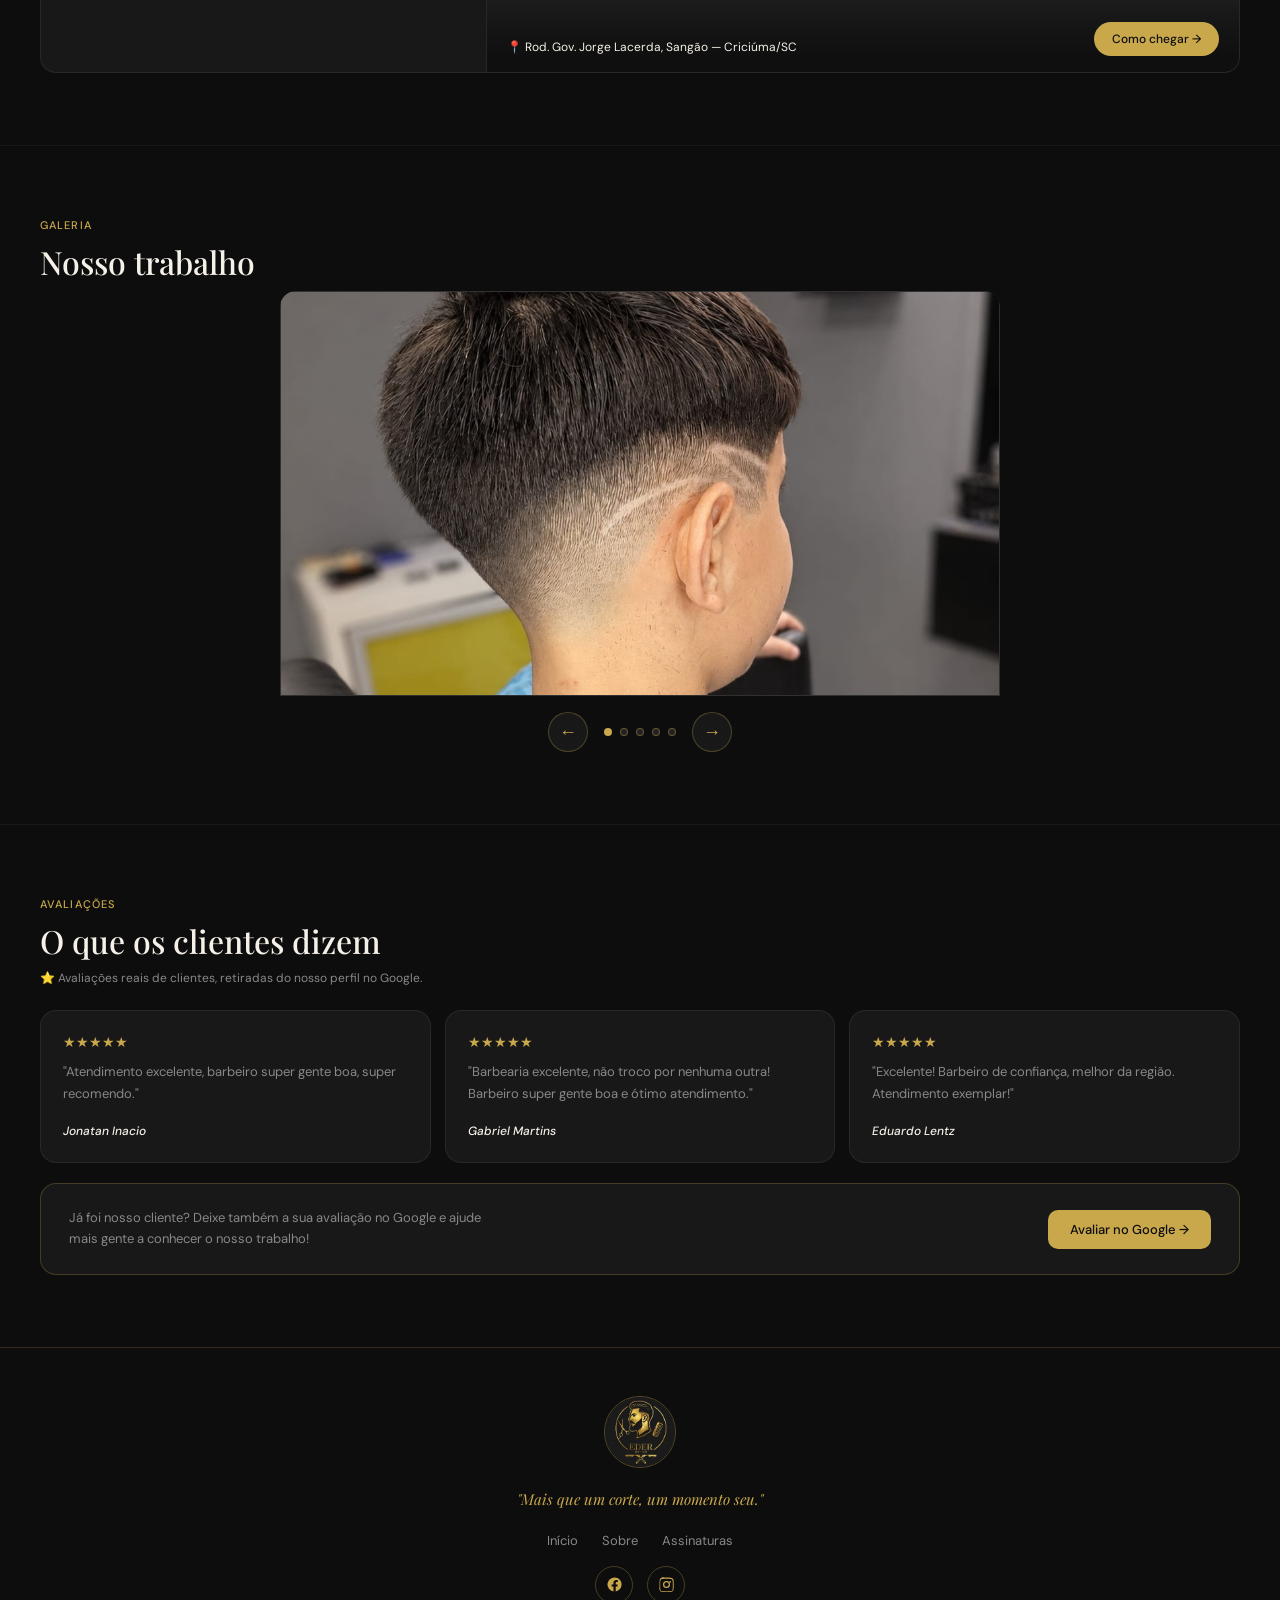
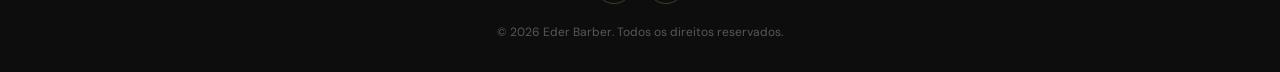
==== commit c5b4dadd: "Update index.html" ====
--- a/index.html
+++ b/index.html
@@ -72,6 +72,30 @@
         </ul>
       </section>
 
+      <section class="secao-contato" aria-labelledby="titulo-contato">
+        <p class="secao-tag">Contato e localização</p>
+        <h2 class="secao-titulo" id="titulo-contato">Venha nos visitar</h2>
+        <span class="divisor-gold" aria-hidden="true"></span>
+        <article class="painel-localizacao">
+          <div class="painel-localizacao-info">
+            <h3 class="card-info-titulo">Horários</h3>
+            <dl>
+              <article class="info-linha"><dt class="info-linha-label">Segunda</dt><dd>14h – 19h</dd></article>
+              <article class="info-linha"><dt class="info-linha-label">Terça a sexta</dt><dd>08h – 12h e 14h – 19h</dd></article>
+              <article class="info-linha"><dt class="info-linha-label">Sábado</dt><dd>08h – 12h e 13h – 18h</dd></article>
+              <article class="info-linha"><dt class="info-linha-label">Domingo</dt><dd>Fechado</dd></article>
+            </dl>
+          </div>
+          <div class="painel-localizacao-mapa">
+            <iframe src="https://www.google.com/maps/embed?pb=!1m18!1m12!1m3!1d6996.729234134759!2d-49.408916057107284!3d-28.73852878936951!2m3!1f0!2f0!3f0!3m2!1i1024!2i768!4f13.1!3m3!1m2!1s0x952181df7898734d%3A0xaa20eb18cc82adad!2sEder%20Barber!5e0!3m2!1spt-BR!2sbr!4v1783719248578!5m2!1spt-BR!2sbr" loading="lazy" referrerpolicy="strict-origin-when-cross-origin" title="Localização Eder Barber no Google Maps" allowfullscreen></iframe>
+            <div class="mapa-legenda">
+              <p class="mapa-endereco">📍 Rod. Gov. Jorge Lacerda, Sangão — Criciúma/SC</p>
+              <a class="mapa-link" href="https://www.google.com/maps/dir/?api=1&destination=Eder+Barber%2C+Rod.+Gov.+Jorge+Lacerda+-+Sangao%2C+Crici%C3%BAma+-+SC%2C+88805-350" target="_blank" rel="noopener">Como chegar →</a>
+            </div>
+          </div>
+        </article>
+      </section>
+
       <section class="secao-galeria" aria-labelledby="titulo-galeria">
         <p class="secao-tag">Galeria</p>
         <h2 class="secao-titulo" id="titulo-galeria">Nosso trabalho</h2>
@@ -126,29 +150,6 @@
         </article>
       </section>
 
-      <section class="secao-contato" aria-labelledby="titulo-contato">
-        <p class="secao-tag">Contato e localização</p>
-        <h2 class="secao-titulo" id="titulo-contato">Venha nos visitar</h2>
-        <span class="divisor-gold" aria-hidden="true"></span>
-        <article class="painel-localizacao">
-          <div class="painel-localizacao-info">
-            <h3 class="card-info-titulo">Horários</h3>
-            <dl>
-              <article class="info-linha"><dt class="info-linha-label">Segunda</dt><dd>14h – 19h</dd></article>
-              <article class="info-linha"><dt class="info-linha-label">Terça a sexta</dt><dd>08h – 12h e 14h – 19h</dd></article>
-              <article class="info-linha"><dt class="info-linha-label">Sábado</dt><dd>08h – 12h e 13h – 18h</dd></article>
-              <article class="info-linha"><dt class="info-linha-label">Domingo</dt><dd>Fechado</dd></article>
-            </dl>
-          </div>
-          <div class="painel-localizacao-mapa">
-            <iframe src="https://www.google.com/maps/embed?pb=!1m18!1m12!1m3!1d6996.729234134759!2d-49.408916057107284!3d-28.73852878936951!2m3!1f0!2f0!3f0!3m2!1i1024!2i768!4f13.1!3m3!1m2!1s0x952181df7898734d%3A0xaa20eb18cc82adad!2sEder%20Barber!5e0!3m2!1spt-BR!2sbr!4v1783719248578!5m2!1spt-BR!2sbr" loading="lazy" referrerpolicy="strict-origin-when-cross-origin" title="Localização Eder Barber no Google Maps" allowfullscreen></iframe>
-            <div class="mapa-legenda">
-              <p class="mapa-endereco">📍 Rod. Gov. Jorge Lacerda, Sangão — Criciúma/SC</p>
-              <a class="mapa-link" href="https://www.google.com/maps/dir/?api=1&destination=Eder+Barber%2C+Rod.+Gov.+Jorge+Lacerda+-+Sangao%2C+Crici%C3%BAma+-+SC%2C+88805-350" target="_blank" rel="noopener">Como chegar →</a>
-            </div>
-          </div>
-        </article>
-      </section>
 
     </main>
 
--- a/css/index.css
+++ b/css/index.css
@@ -250,6 +250,42 @@
 .avaliacao-estrelas { color: var(--gold); font-size: 14px; margin-bottom: 10px; }
 .avaliacao-texto    { font-size: 13px; color: var(--muted); line-height: 1.7; margin-bottom: 14px; }
 .avaliacao-autor    { font-size: 12px; font-weight: 500; color: var(--light); }
+.avaliacoes-fonte {
+  font-size: 12px;
+  color: var(--muted);
+  margin-bottom: 24px;
+}
+.avaliacoes-cta {
+  margin-top: 20px;
+  background: var(--dark2);
+  border: 0.5px solid rgba(201,168,76,0.25);
+  border-radius: var(--radius-lg);
+  padding: 24px 28px;
+  display: flex;
+  flex-wrap: wrap;
+  align-items: center;
+  justify-content: space-between;
+  gap: 16px;
+}
+.avaliacoes-cta p {
+  font-size: 13px;
+  color: var(--muted);
+  max-width: 440px;
+  line-height: 1.6;
+}
+.avaliacoes-cta-btn {
+  flex-shrink: 0;
+  background: var(--gold);
+  color: var(--dark);
+  font-size: 13px;
+  font-weight: 500;
+  padding: 11px 22px;
+  border-radius: var(--radius);
+  text-decoration: none;
+  white-space: nowrap;
+  transition: background 0.2s;
+}
+.avaliacoes-cta-btn:hover { background: var(--gold-light); }
 
 /* ── CONTATO ── */
 .painel-localizacao {
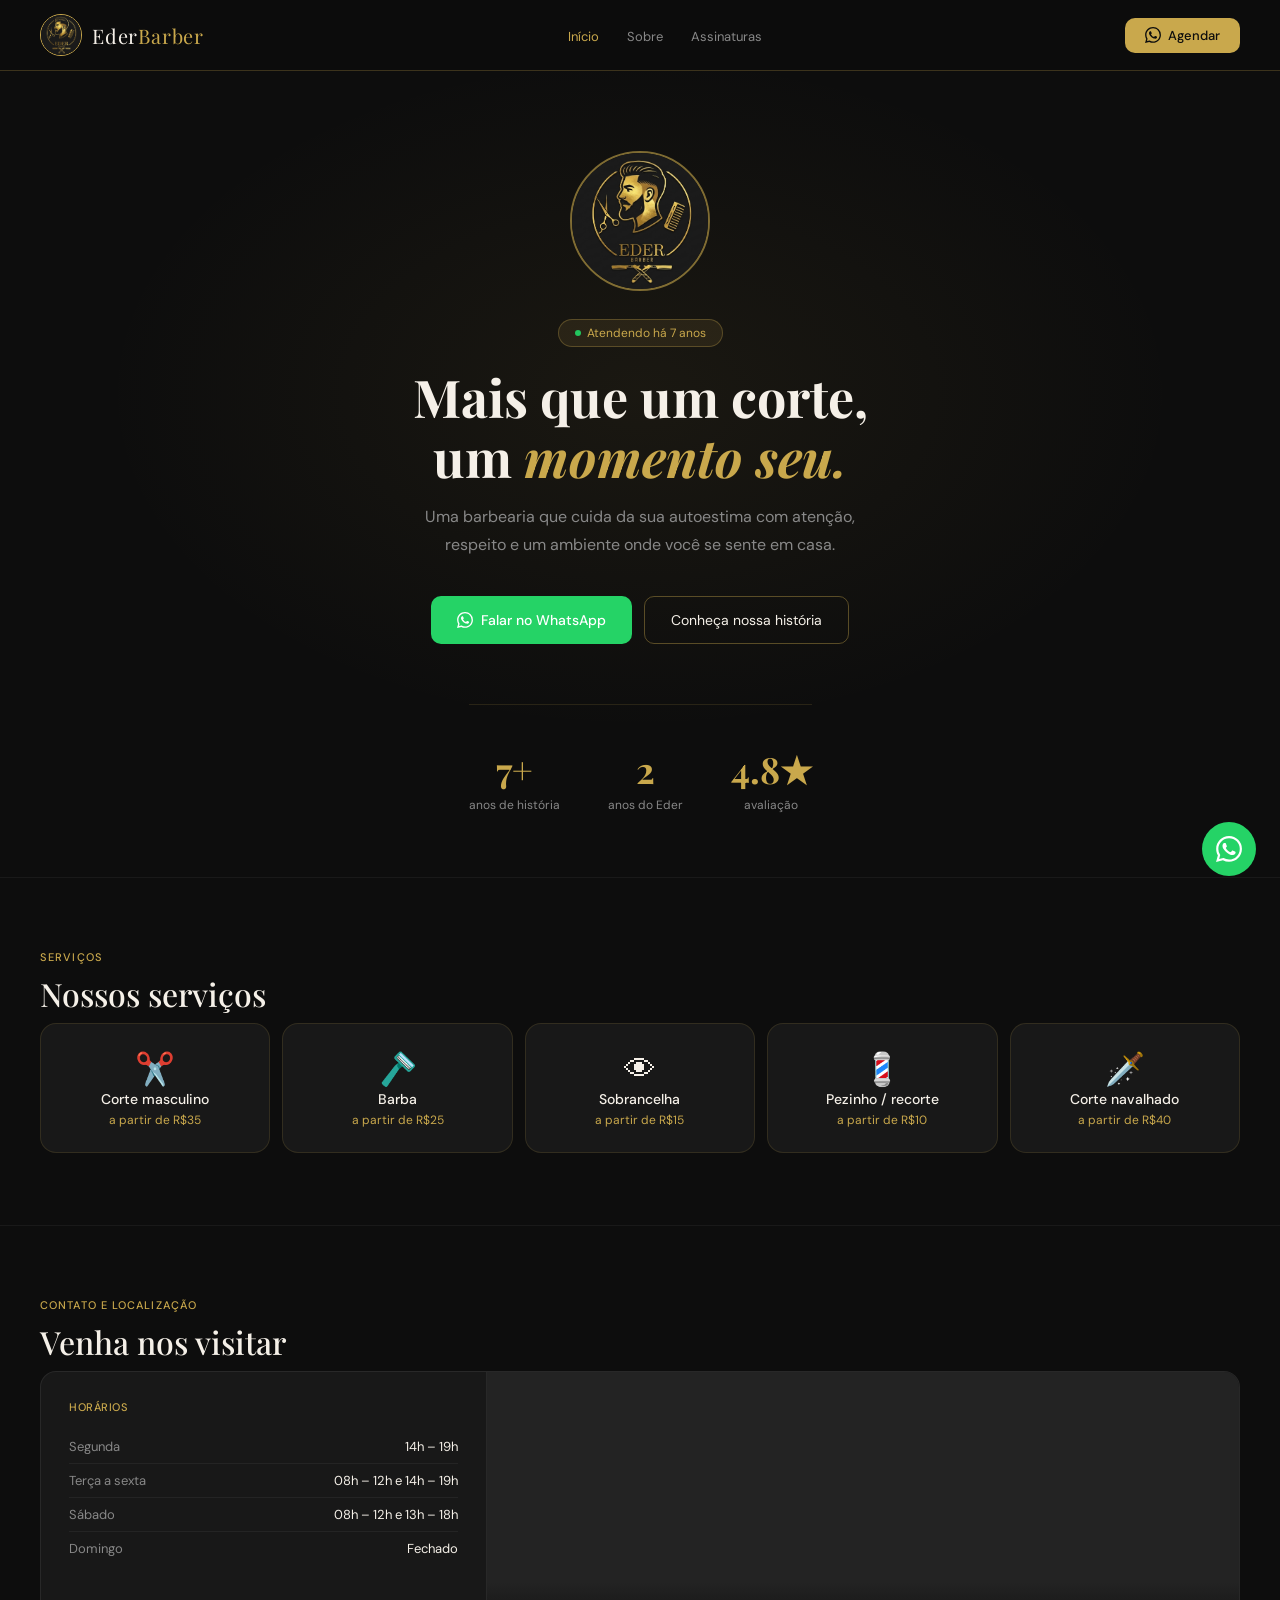
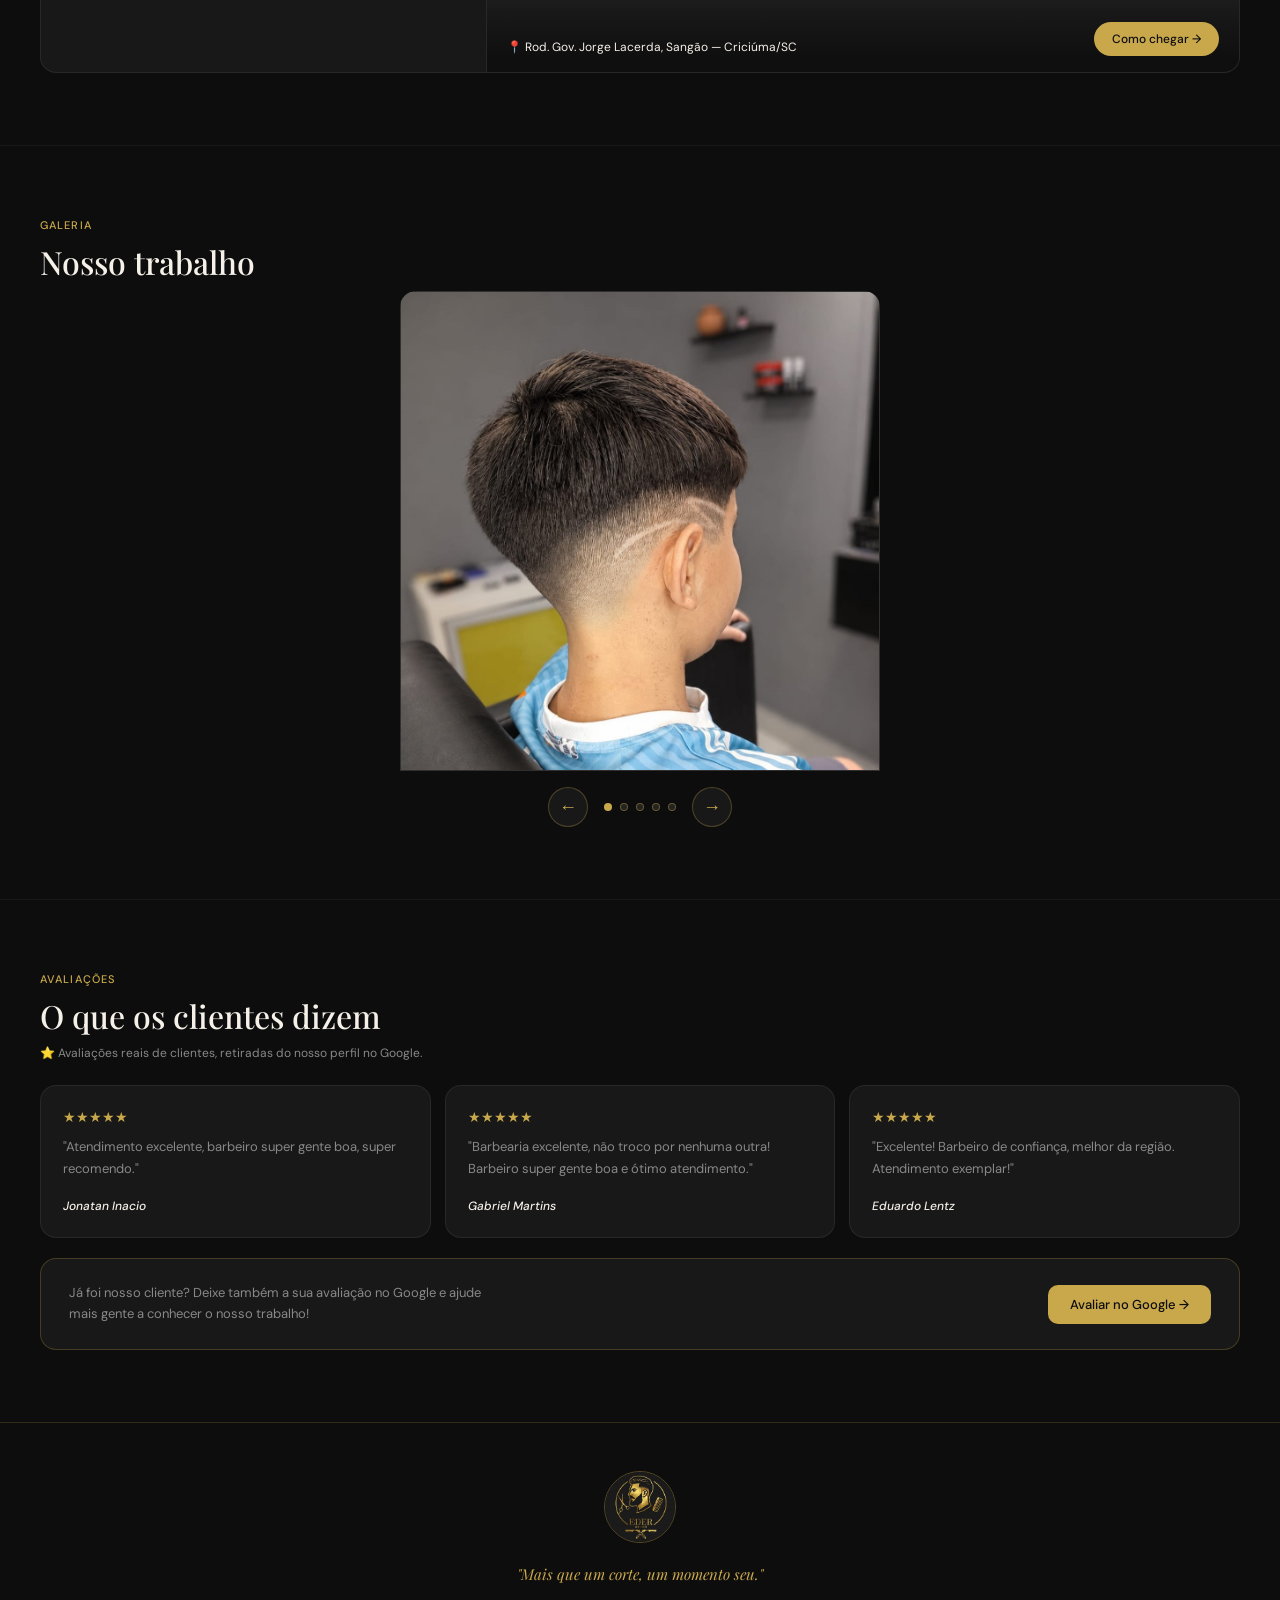
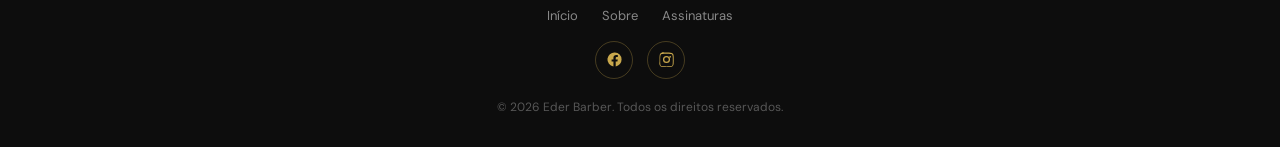
==== commit acc308c8: "Update index.html" ====
--- a/index.html
+++ b/index.html
@@ -6,6 +6,7 @@
     <title>Eder Barber</title>
     <link rel="stylesheet" href="css/style.css">
     <link rel="stylesheet" href="css/index.css">
+    <link rel="icon" type="image/png" href="images/icon.png">
   </head>
   <body>
 
--- a/css/index.css
+++ b/css/index.css
@@ -174,7 +174,7 @@
   position: relative;
   overflow: hidden;
   border-radius: var(--radius-lg);
-  max-width: 720px;
+  max-width: 480px;
   margin: 0 auto;
 }
 .carrossel-track {
@@ -183,7 +183,7 @@
 }
 .carrossel-slide {
   min-width: 100%;
-  aspect-ratio: 16/9;
+  aspect-ratio: 1 / 1;
   background: var(--dark3);
   border: 0.5px solid rgba(255,255,255,0.06);
   overflow: hidden;
